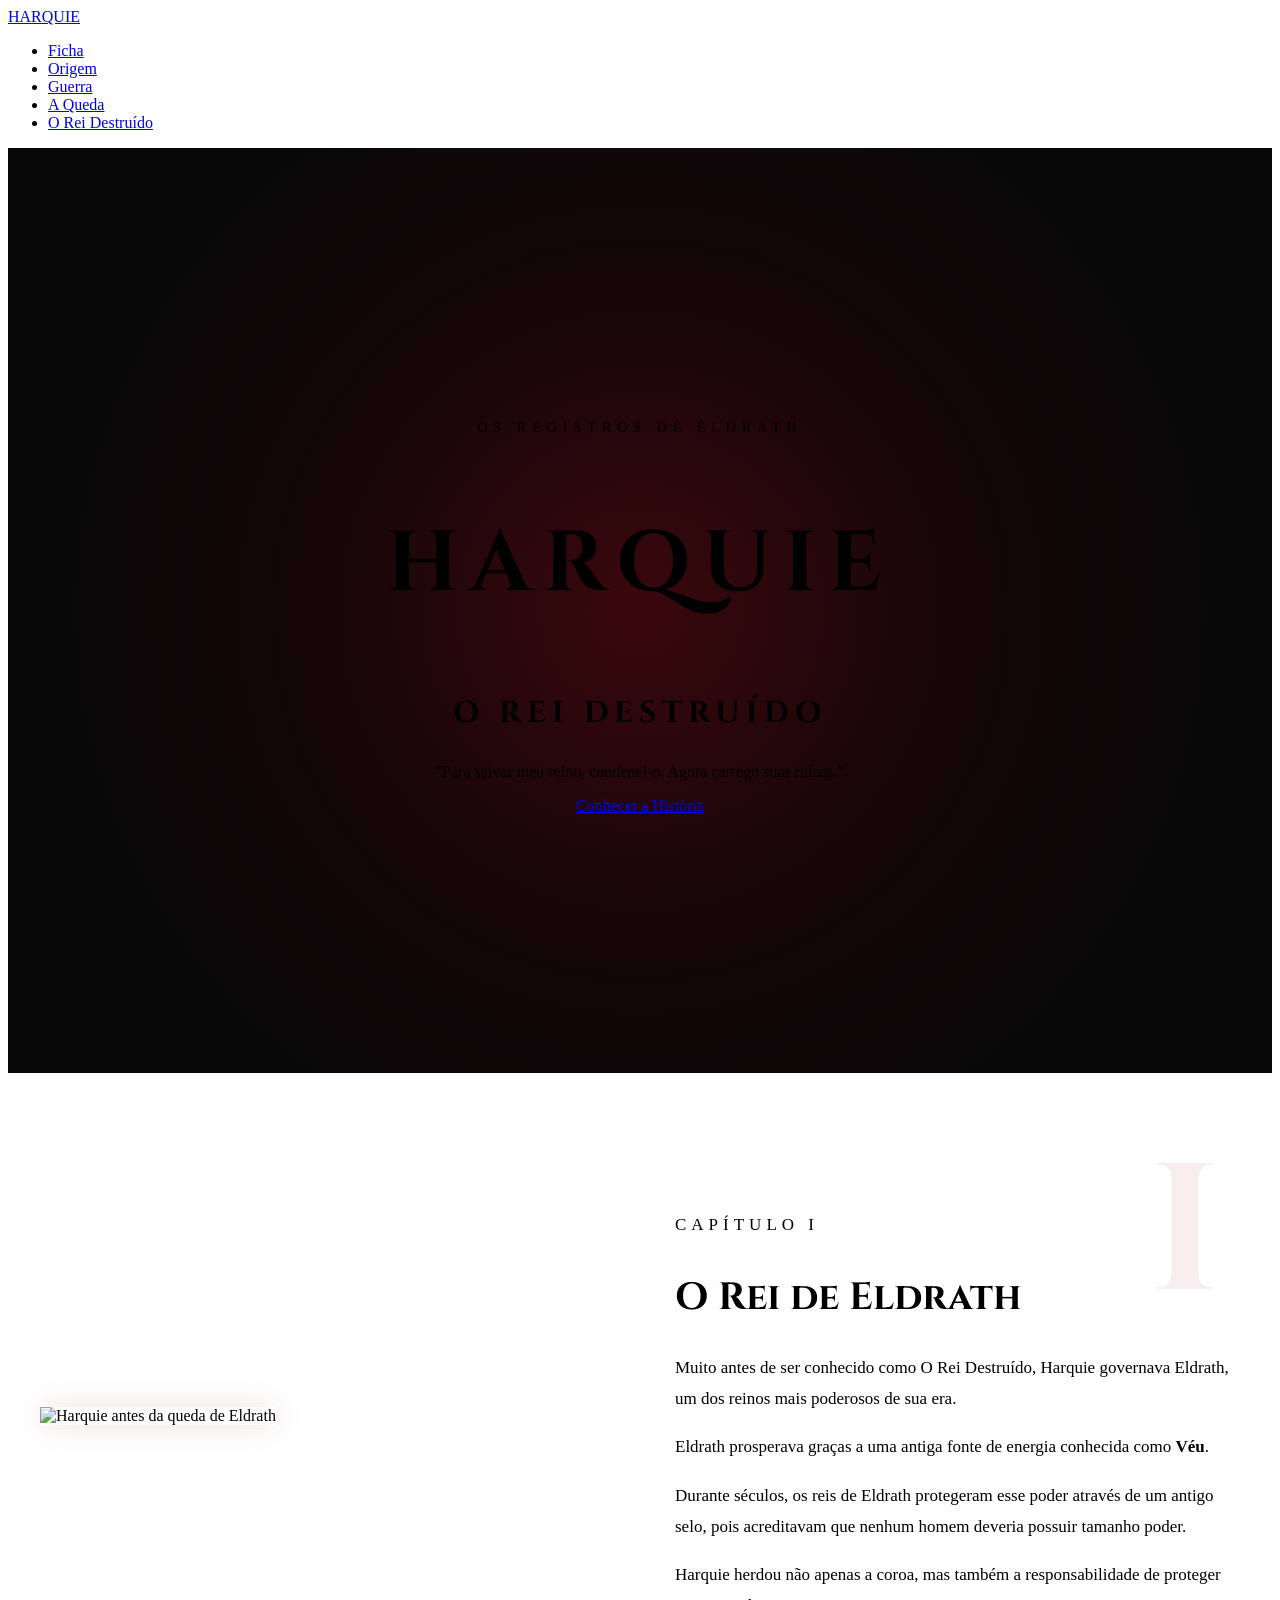
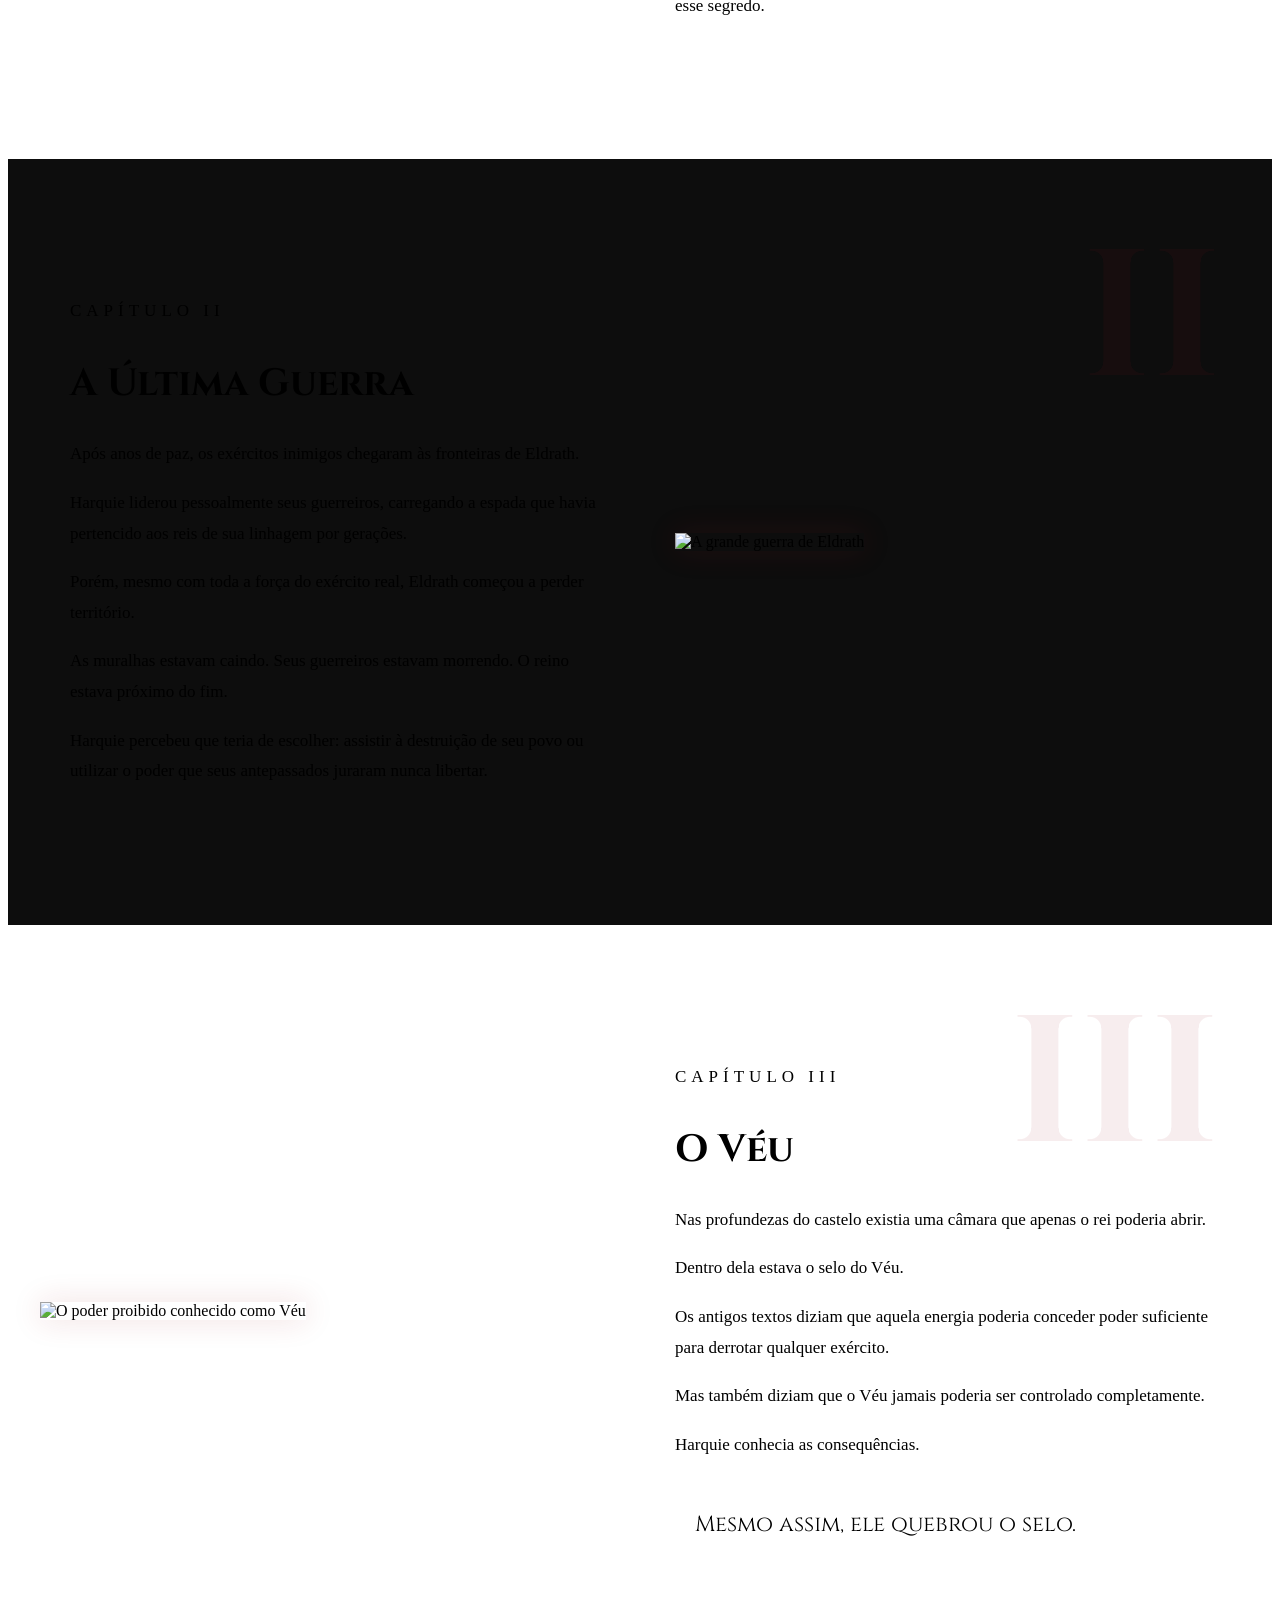
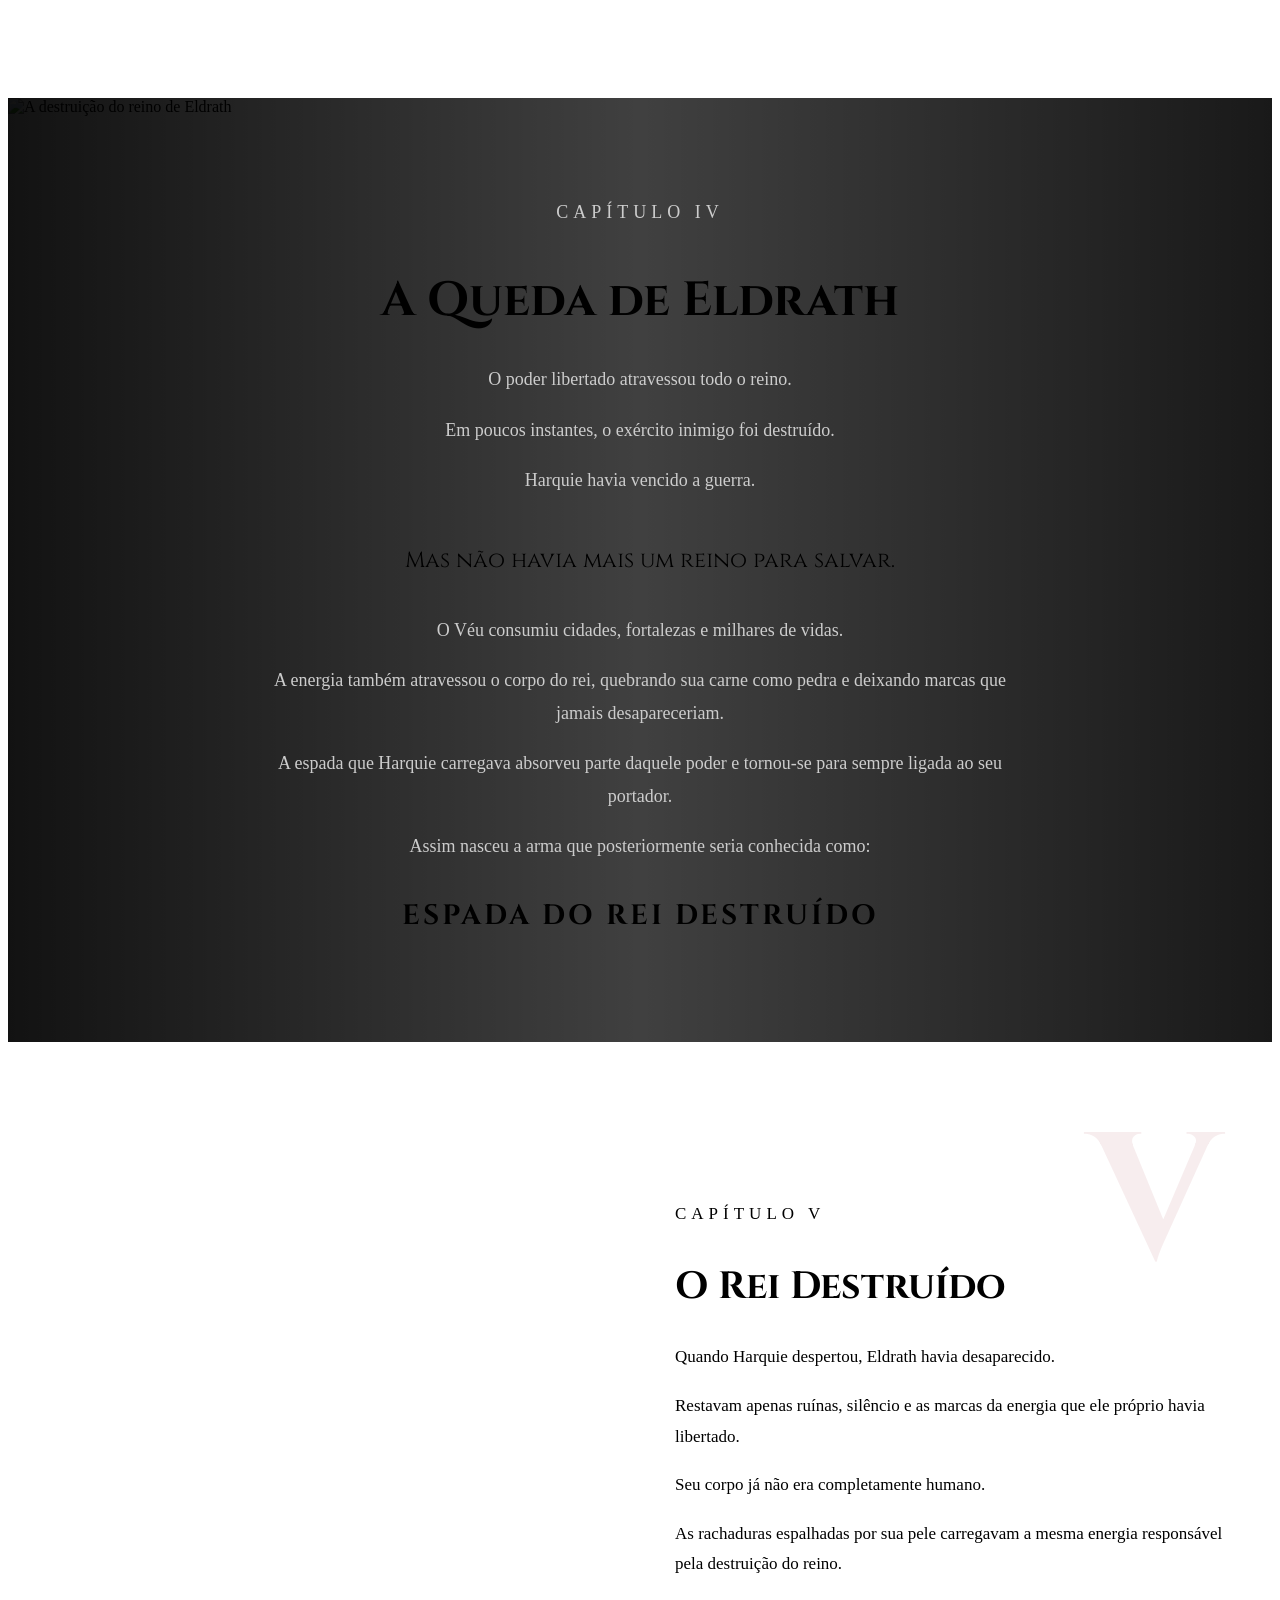
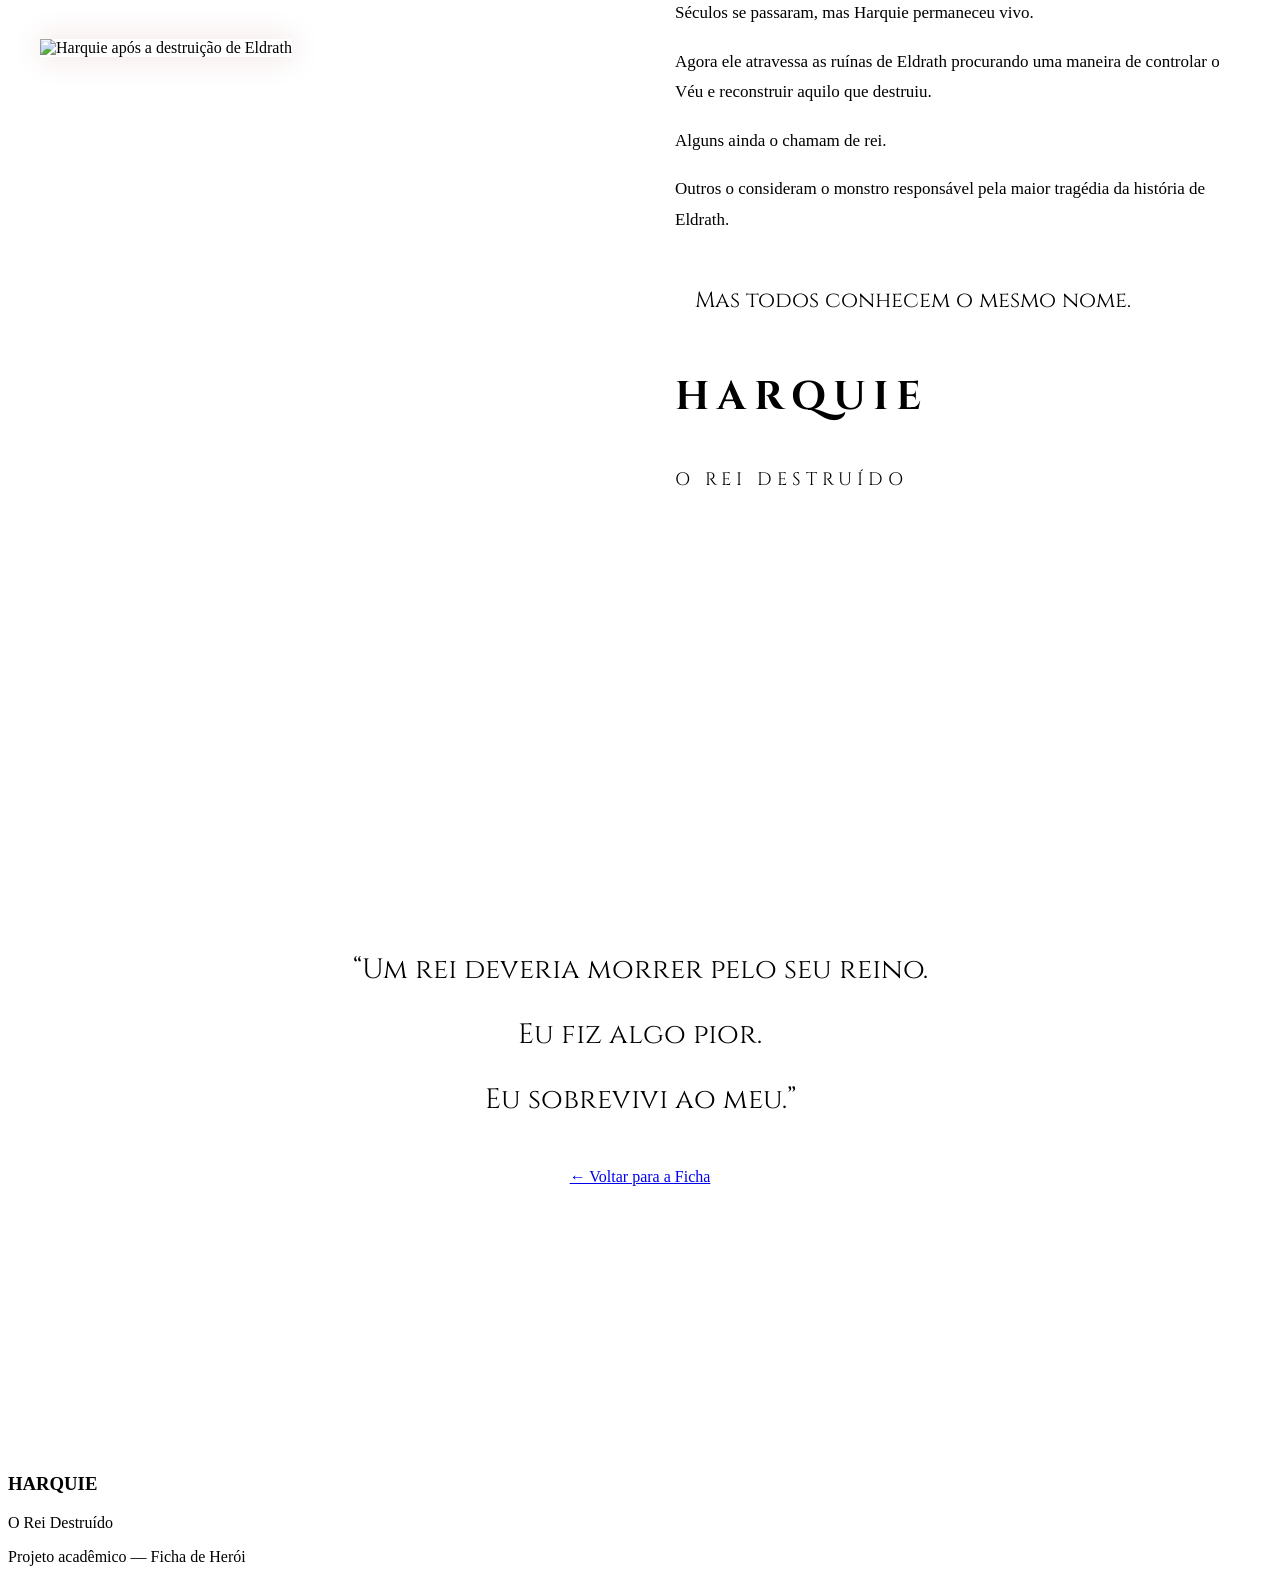
==== projeto irene/historia.html @ 697c9e1d "Add files via upload" ====
<!DOCTYPE html>
<html lang="pt-BR">

<head>
    <meta charset="UTF-8">
    <meta name="viewport" content="width=device-width, initial-scale=1.0">

    <title>História de Harquie | O Rei Destruído</title>

    <!-- Mesmo CSS da página principal -->
    <link rel="stylesheet" href="style/historia.css">

    <!-- Fontes -->
    <link href="https://fonts.googleapis.com/css2?family=Cinzel:wght@400;600;700&family=Roboto:wght@300;400;500&display=swap"
          rel="stylesheet">
</head>

<body class="pagina-historia">

    <!-- ================= CABEÇALHO ================= -->

    <header>

        <nav class="navbar">

            <a href="index.html" class="logo">
                HARQUIE
            </a>

            <ul class="menu">

                <li>
                    <a href="index.html">
                        Ficha
                    </a>
                </li>

                <li>
                    <a href="#origem">
                        Origem
                    </a>
                </li>

                <li>
                    <a href="#guerra">
                        Guerra
                    </a>
                </li>

                <li>
                    <a href="#queda">
                        A Queda
                    </a>
                </li>

                <li>
                    <a href="#rei-destruido">
                        O Rei Destruído
                    </a>
                </li>

            </ul>

        </nav>

    </header>


    <main>

        <!-- ================= APRESENTAÇÃO ================= -->

        <section class="historia-hero">

            <div class="historia-hero-conteudo">

                <p class="historia-subtitulo">
                    OS REGISTROS DE ELDRATH
                </p>

                <h1>HARQUIE</h1>

                <h2>O REI DESTRUÍDO</h2>

                <p class="frase">
                    “Para salvar meu reino, condenei-o.
                    Agora carrego suas ruínas.”
                </p>

                <a href="#origem" class="botao">
                    Conhecer a História
                </a>

            </div>

        </section>


        <!-- ================= CAPÍTULO 1 ================= -->

        <section id="origem" class="capitulo">

            <div class="numero-capitulo">
                I
            </div>

            <div class="capitulo-conteudo">

                <div class="capitulo-imagem">

                    <img src="imagens/harquie-rei.png"
                         alt="Harquie antes da queda de Eldrath">

                </div>


                <div class="capitulo-texto">

                    <p class="capitulo-label">
                        CAPÍTULO I
                    </p>

                    <h2>O Rei de Eldrath</h2>

                    <p>
                        Muito antes de ser conhecido como
                        O Rei Destruído, Harquie governava
                        Eldrath, um dos reinos mais poderosos
                        de sua era.
                    </p>

                    <p>
                        Eldrath prosperava graças a uma antiga
                        fonte de energia conhecida como
                        <strong>Véu</strong>.
                    </p>

                    <p>
                        Durante séculos, os reis de Eldrath
                        protegeram esse poder através de um
                        antigo selo, pois acreditavam que
                        nenhum homem deveria possuir tamanho
                        poder.
                    </p>

                    <p>
                        Harquie herdou não apenas a coroa,
                        mas também a responsabilidade de
                        proteger esse segredo.
                    </p>

                </div>

            </div>

        </section>


        <!-- ================= CAPÍTULO 2 ================= -->

        <section id="guerra" class="capitulo capitulo-escuro">

            <div class="numero-capitulo">
                II
            </div>

            <div class="capitulo-conteudo inverter">

                <div class="capitulo-imagem">

                    <img src="imagens/guerra-eldrath.png"
                         alt="A grande guerra de Eldrath">

                </div>


                <div class="capitulo-texto">

                    <p class="capitulo-label">
                        CAPÍTULO II
                    </p>

                    <h2>A Última Guerra</h2>

                    <p>
                        Após anos de paz, os exércitos inimigos
                        chegaram às fronteiras de Eldrath.
                    </p>

                    <p>
                        Harquie liderou pessoalmente seus
                        guerreiros, carregando a espada que
                        havia pertencido aos reis de sua
                        linhagem por gerações.
                    </p>

                    <p>
                        Porém, mesmo com toda a força do
                        exército real, Eldrath começou a perder
                        território.
                    </p>

                    <p>
                        As muralhas estavam caindo.
                        Seus guerreiros estavam morrendo.
                        O reino estava próximo do fim.
                    </p>

                    <p>
                        Harquie percebeu que teria de escolher:
                        assistir à destruição de seu povo ou
                        utilizar o poder que seus antepassados
                        juraram nunca libertar.
                    </p>

                </div>

            </div>

        </section>


        <!-- ================= CAPÍTULO 3 ================= -->

        <section id="veu" class="capitulo">

            <div class="numero-capitulo">
                III
            </div>

            <div class="capitulo-conteudo">

                <div class="capitulo-imagem">

                    <img src="imagens/veu.png"
                         alt="O poder proibido conhecido como Véu">

                </div>


                <div class="capitulo-texto">

                    <p class="capitulo-label">
                        CAPÍTULO III
                    </p>

                    <h2>O Véu</h2>

                    <p>
                        Nas profundezas do castelo existia
                        uma câmara que apenas o rei poderia
                        abrir.
                    </p>

                    <p>
                        Dentro dela estava o selo do Véu.
                    </p>

                    <p>
                        Os antigos textos diziam que aquela
                        energia poderia conceder poder suficiente
                        para derrotar qualquer exército.
                    </p>

                    <p>
                        Mas também diziam que o Véu jamais
                        poderia ser controlado completamente.
                    </p>

                    <p>
                        Harquie conhecia as consequências.
                    </p>

                    <p class="destaque-historia">
                        Mesmo assim, ele quebrou o selo.
                    </p>

                </div>

            </div>

        </section>


        <!-- ================= CAPÍTULO 4 ================= -->

        <section id="queda" class="queda">

            <div class="queda-fundo">

                <img src="imagens/queda-eldrath.png"
                     alt="A destruição do reino de Eldrath">

            </div>


            <div class="queda-conteudo">

                <p class="capitulo-label">
                    CAPÍTULO IV
                </p>

                <h2>A Queda de Eldrath</h2>

                <p>
                    O poder libertado atravessou todo o reino.
                </p>

                <p>
                    Em poucos instantes, o exército inimigo
                    foi destruído.
                </p>

                <p>
                    Harquie havia vencido a guerra.
                </p>

                <p class="destaque-historia">
                    Mas não havia mais um reino para salvar.
                </p>

                <p>
                    O Véu consumiu cidades, fortalezas e
                    milhares de vidas.
                </p>

                <p>
                    A energia também atravessou o corpo do rei,
                    quebrando sua carne como pedra e deixando
                    marcas que jamais desapareceriam.
                </p>

                <p>
                    A espada que Harquie carregava absorveu
                    parte daquele poder e tornou-se para sempre
                    ligada ao seu portador.
                </p>

                <p>
                    Assim nasceu a arma que posteriormente
                    seria conhecida como:
                </p>

                <h3>
                    ESPADA DO REI DESTRUÍDO
                </h3>

            </div>

        </section>


        <!-- ================= CAPÍTULO 5 ================= -->

        <section id="rei-destruido"
                 class="capitulo capitulo-final">

            <div class="numero-capitulo">
                V
            </div>


            <div class="capitulo-conteudo">

                <div class="capitulo-imagem">

                    <!-- Podemos usar a imagem que criamos -->
                    <img src="imagens/harquie.png"
                         alt="Harquie após a destruição de Eldrath">

                </div>


                <div class="capitulo-texto">

                    <p class="capitulo-label">
                        CAPÍTULO V
                    </p>

                    <h2>O Rei Destruído</h2>

                    <p>
                        Quando Harquie despertou, Eldrath
                        havia desaparecido.
                    </p>

                    <p>
                        Restavam apenas ruínas, silêncio
                        e as marcas da energia que ele próprio
                        havia libertado.
                    </p>

                    <p>
                        Seu corpo já não era completamente
                        humano.
                    </p>

                    <p>
                        As rachaduras espalhadas por sua pele
                        carregavam a mesma energia responsável
                        pela destruição do reino.
                    </p>

                    <p>
                        Séculos se passaram, mas Harquie
                        permaneceu vivo.
                    </p>

                    <p>
                        Agora ele atravessa as ruínas de
                        Eldrath procurando uma maneira de
                        controlar o Véu e reconstruir aquilo
                        que destruiu.
                    </p>

                    <p>
                        Alguns ainda o chamam de rei.
                    </p>

                    <p>
                        Outros o consideram o monstro
                        responsável pela maior tragédia
                        da história de Eldrath.
                    </p>

                    <p class="destaque-historia">
                        Mas todos conhecem o mesmo nome.
                    </p>

                    <h3 class="nome-final">
                        HARQUIE
                    </h3>

                    <p class="titulo-final">
                        O REI DESTRUÍDO
                    </p>

                </div>

            </div>

        </section>


        <!-- ================= FRASE FINAL ================= -->

        <section class="final-historia">

            <div>

                <p>
                    “Um rei deveria morrer pelo seu reino.
                </p>

                <p>
                    Eu fiz algo pior.
                </p>

                <p>
                    Eu sobrevivi ao meu.”
                </p>


                <a href="index.html" class="botao">
                    ← Voltar para a Ficha
                </a>

            </div>

        </section>

    </main>


    <!-- ================= RODAPÉ ================= -->

    <footer>

        <h3>HARQUIE</h3>

        <p>O Rei Destruído</p>

        <p class="copyright">
            Projeto acadêmico — Ficha de Herói
        </p>

    </footer>

</body>

</html>
---- projeto irene/style/historia.css ----
/* =====================================================
   PÁGINA DA HISTÓRIA DE HARQUIE
   ===================================================== */


/* ================= APRESENTAÇÃO ================= */

.historia-hero {
    min-height: 85vh;

    display: flex;
    justify-content: center;
    align-items: center;

    text-align: center;
    padding: 80px 20px;

    background:
        radial-gradient(
            circle at center,
            #3a080d 0%,
            #160609 40%,
            #080808 75%
        );
}

.historia-hero-conteudo {
    max-width: 900px;
}

.historia-subtitulo {
    color: var(--dourado);

    letter-spacing: 6px;
    font-size: 14px;

    margin-bottom: 20px;
}

.historia-hero h1 {
    font-family: "Cinzel", serif;

    font-size: 85px;
    letter-spacing: 12px;

    color: var(--branco);
}

.historia-hero h2 {
    font-family: "Cinzel", serif;

    color: var(--vermelho);

    font-size: 30px;
    letter-spacing: 6px;

    margin-bottom: 30px;
}


/* ================= CAPÍTULOS ================= */

.capitulo {
    position: relative;

    max-width: 1200px;

    margin: auto;
    padding: 120px 30px;

    overflow: hidden;
}

.capitulo-escuro {
    max-width: none;

    padding-left: max(30px, calc((100% - 1140px) / 2));
    padding-right: max(30px, calc((100% - 1140px) / 2));

    background: #0d0d0d;
}


/* Número grande decorativo */

.numero-capitulo {
    position: absolute;

    top: 40px;
    right: 50px;

    font-family: "Cinzel", serif;

    font-size: 180px;
    font-weight: bold;

    color: rgba(155, 24, 36, 0.08);

    user-select: none;
}


/* Conteúdo do capítulo */

.capitulo-conteudo {
    position: relative;
    z-index: 2;

    display: flex;
    align-items: center;

    gap: 70px;
}

.capitulo-imagem {
    flex: 1;
}

.capitulo-imagem img {
    width: 100%;
    height: 600px;

    object-fit: cover;

    border: 1px solid var(--dourado);

    box-shadow:
        0 0 30px rgba(155, 24, 36, 0.15);

    transition: 0.4s;
}

.capitulo-imagem img:hover {
    transform: scale(1.02);

    box-shadow:
        0 0 40px rgba(155, 24, 36, 0.3);
}

.capitulo-texto {
    flex: 1;
}

.capitulo-label {
    color: var(--dourado);

    font-size: 13px;
    letter-spacing: 5px;

    margin-bottom: 10px;
}

.capitulo-texto h2 {
    font-family: "Cinzel", serif;

    color: var(--branco);

    font-size: 38px;

    margin-bottom: 30px;
}

.capitulo-texto p {
    color: var(--cinza);

    margin-bottom: 18px;

    font-size: 17px;
    line-height: 1.8;
}


/* Alterna imagem/texto */

.inverter {
    flex-direction: row-reverse;
}


/* ================= FRASES IMPORTANTES ================= */

.destaque-historia {
    font-family: "Cinzel", serif;

    color: var(--dourado) !important;

    font-size: 22px !important;

    border-left: 3px solid var(--vermelho);

    padding: 15px 0 15px 20px;

    margin-top: 30px !important;
}


/* ================= QUEDA DE ELDRATH ================= */

.queda {
    position: relative;

    min-height: 850px;

    display: flex;
    justify-content: center;
    align-items: center;

    overflow: hidden;
}


/* Imagem de fundo */

.queda-fundo {
    position: absolute;

    width: 100%;
    height: 100%;
}

.queda-fundo img {
    width: 100%;
    height: 100%;

    object-fit: cover;
}


/* Escurece a imagem */

.queda::after {
    content: "";

    position: absolute;

    top: 0;
    left: 0;

    width: 100%;
    height: 100%;

    background:
        linear-gradient(
            90deg,
            rgba(0, 0, 0, 0.93),
            rgba(0, 0, 0, 0.75),
            rgba(0, 0, 0, 0.9)
        );
}


/* Texto sobre a imagem */

.queda-conteudo {
    position: relative;

    z-index: 2;

    max-width: 750px;

    text-align: center;

    padding: 80px 30px;
}

.queda-conteudo h2 {
    font-family: "Cinzel", serif;

    color: var(--branco);

    font-size: 48px;

    margin-bottom: 30px;
}

.queda-conteudo p {
    color: #ccc;

    font-size: 18px;
    line-height: 1.8;

    margin-bottom: 18px;
}

.queda-conteudo h3 {
    font-family: "Cinzel", serif;

    color: var(--dourado);

    font-size: 28px;
    letter-spacing: 3px;

    margin-top: 35px;
}


/* ================= ÚLTIMO CAPÍTULO ================= */

.capitulo-final {
    padding-top: 140px;
    padding-bottom: 140px;

    background:
        radial-gradient(
            circle at bottom left,
            #270509,
            var(--preto) 55%
        );
}

.nome-final {
    font-family: "Cinzel", serif;

    color: var(--branco);

    font-size: 40px;

    letter-spacing: 8px;

    margin-top: 35px;
}

.titulo-final {
    font-family: "Cinzel", serif;

    color: var(--vermelho) !important;

    letter-spacing: 5px;

    font-size: 18px !important;
}


/* ================= FINAL DA HISTÓRIA ================= */

.final-historia {
    min-height: 600px;

    display: flex;
    justify-content: center;
    align-items: center;

    text-align: center;

    padding: 100px 30px;

    background:
        radial-gradient(
            circle,
            var(--vermelho-escuro),
            var(--preto) 65%
        );
}

.final-historia p {
    font-family: "Cinzel", serif;

    font-size: 28px;

    color: var(--branco);

    margin-bottom: 10px;
}

.final-historia p:nth-child(3) {
    color: var(--dourado);

    margin-bottom: 50px;
}


/* =====================================================
   BOTÃO LER MAIS DA PÁGINA PRINCIPAL
   ===================================================== */

.botao-ler {
    display: inline-block;

    margin-top: 15px;

    padding: 11px 28px;

    color: var(--dourado);

    border: 1px solid var(--dourado);

    text-decoration: none;

    font-family: "Cinzel", serif;

    letter-spacing: 2px;

    transition: 0.3s;
}

.botao-ler:hover {
    background: var(--dourado);

    color: var(--preto);

    transform: translateY(-3px);

    box-shadow:
        0 5px 20px rgba(197, 154, 74, 0.2);
}


/* =====================================================
   RESPONSIVIDADE DA HISTÓRIA
   ===================================================== */


/* TABLET */

@media (max-width: 900px) {

    .historia-hero h1 {
        font-size: 60px;
    }

    .capitulo-conteudo {
        gap: 40px;
    }

    .capitulo-imagem img {
        height: 500px;
    }

    .numero-capitulo {
        font-size: 130px;
    }

}


/* CELULAR */

@media (max-width: 600px) {

    .historia-hero {
        min-height: 75vh;
    }

    .historia-hero h1 {
        font-size: 42px;

        letter-spacing: 6px;
    }

    .historia-hero h2 {
        font-size: 18px;

        letter-spacing: 3px;
    }

    .historia-subtitulo {
        letter-spacing: 3px;
    }


    /* Capítulos ficam em uma coluna */

    .capitulo {
        padding: 80px 20px;
    }

    .capitulo-conteudo,
    .inverter {
        flex-direction: column;
    }

    .capitulo-imagem {
        width: 100%;
    }

    .capitulo-imagem img {
        height: 450px;
    }

    .capitulo-texto h2 {
        font-size: 30px;
    }

    .capitulo-texto p {
        font-size: 16px;
    }


    /* Número decorativo */

    .numero-capitulo {
        top: 15px;
        right: 20px;

        font-size: 100px;
    }


    /* Queda de Eldrath */

    .queda {
        min-height: 750px;
    }

    .queda-conteudo {
        padding: 60px 20px;
    }

    .queda-conteudo h2 {
        font-size: 34px;
    }

    .queda-conteudo p {
        font-size: 16px;
    }


    /* Final */

    .final-historia {
        min-height: 500px;
    }

    .final-historia p {
        font-size: 21px;
    }

}
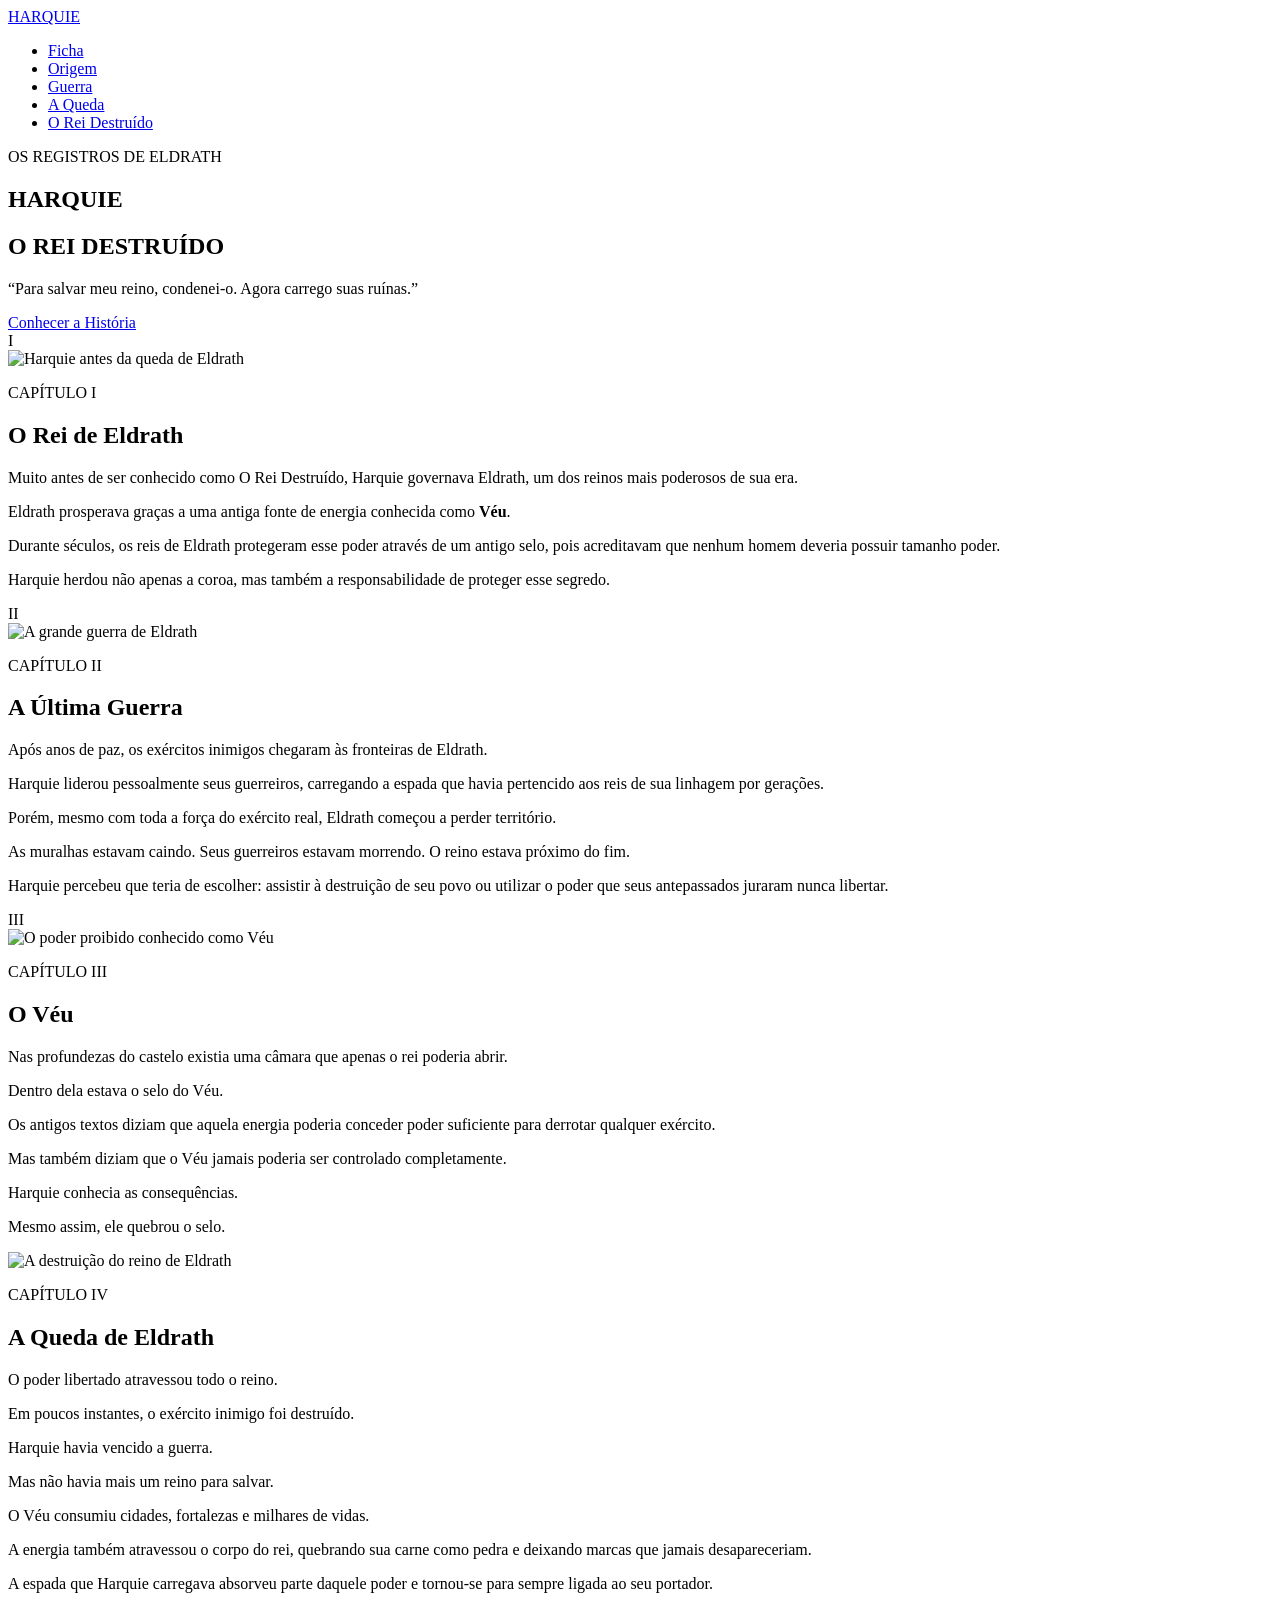
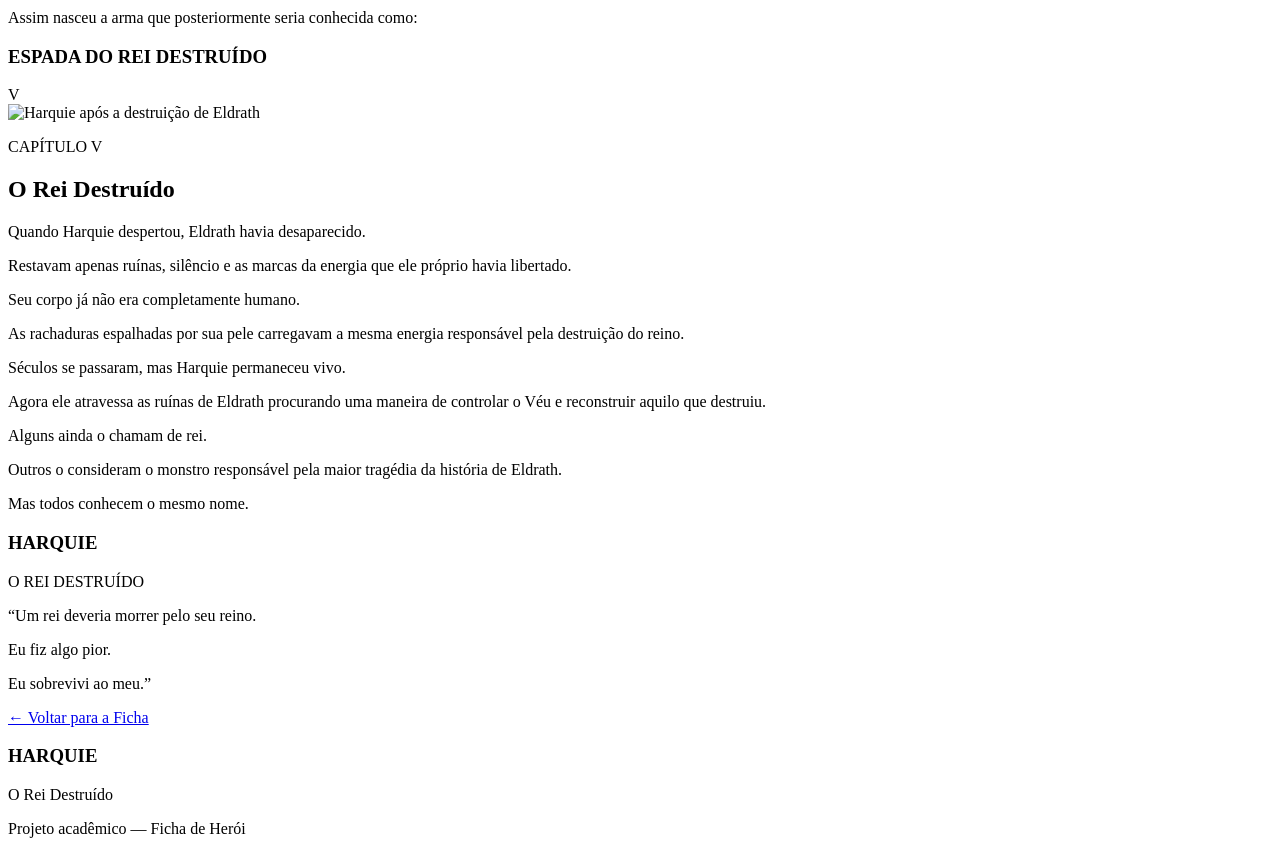
==== commit da4b9da5: "Add files via upload" ====
--- a/projeto irene/historia.html
+++ b/projeto irene/historia.html
@@ -6,18 +6,14 @@
     <meta name="viewport" content="width=device-width, initial-scale=1.0">
 
     <title>História de Harquie | O Rei Destruído</title>
-
-    <!-- Mesmo CSS da página principal -->
     <link rel="stylesheet" href="style/historia.css">
-
-    <!-- Fontes -->
     <link href="https://fonts.googleapis.com/css2?family=Cinzel:wght@400;600;700&family=Roboto:wght@300;400;500&display=swap"
           rel="stylesheet">
 </head>
 
 <body class="pagina-historia">
 
-    <!-- ================= CABEÇALHO ================= -->
+
 
     <header>
 
@@ -68,8 +64,6 @@
 
     <main>
 
-        <!-- ================= APRESENTAÇÃO ================= -->
-
         <section class="historia-hero">
 
             <div class="historia-hero-conteudo">
@@ -90,15 +84,10 @@
                 <a href="#origem" class="botao">
                     Conhecer a História
                 </a>
-
-            </div>
-
-        </section>
-
-
-        <!-- ================= CAPÍTULO 1 ================= -->
-
-        <section id="origem" class="capitulo">
+ </div>
+
+        </section>
+<section id="origem" class="capitulo">
 
             <div class="numero-capitulo">
                 I
@@ -108,7 +97,7 @@
 
                 <div class="capitulo-imagem">
 
-                    <img src="imagens/harquie-rei.png"
+                    <img src=""
                          alt="Harquie antes da queda de Eldrath">
 
                 </div>
@@ -155,9 +144,6 @@
 
         </section>
 
-
-        <!-- ================= CAPÍTULO 2 ================= -->
-
         <section id="guerra" class="capitulo capitulo-escuro">
 
             <div class="numero-capitulo">
@@ -168,7 +154,7 @@
 
                 <div class="capitulo-imagem">
 
-                    <img src="imagens/guerra-eldrath.png"
+                    <img src=""
                          alt="A grande guerra de Eldrath">
 
                 </div>
@@ -219,9 +205,6 @@
 
         </section>
 
-
-        <!-- ================= CAPÍTULO 3 ================= -->
-
         <section id="veu" class="capitulo">
 
             <div class="numero-capitulo">
@@ -232,7 +215,7 @@
 
                 <div class="capitulo-imagem">
 
-                    <img src="imagens/veu.png"
+                    <img src=""
                          alt="O poder proibido conhecido como Véu">
 
                 </div>
@@ -280,15 +263,11 @@
             </div>
 
         </section>
-
-
-        <!-- ================= CAPÍTULO 4 ================= -->
-
         <section id="queda" class="queda">
 
             <div class="queda-fundo">
 
-                <img src="imagens/queda-eldrath.png"
+                <img src=""
                      alt="A destruição do reino de Eldrath">
 
             </div>
@@ -348,10 +327,6 @@
             </div>
 
         </section>
-
-
-        <!-- ================= CAPÍTULO 5 ================= -->
-
         <section id="rei-destruido"
                  class="capitulo capitulo-final">
 
@@ -363,9 +338,7 @@
             <div class="capitulo-conteudo">
 
                 <div class="capitulo-imagem">
-
-                    <!-- Podemos usar a imagem que criamos -->
-                    <img src="imagens/harquie.png"
+                    <img src=""
                          alt="Harquie após a destruição de Eldrath">
 
                 </div>
@@ -441,9 +414,6 @@
 
         </section>
 
-
-        <!-- ================= FRASE FINAL ================= -->
-
         <section class="final-historia">
 
             <div>
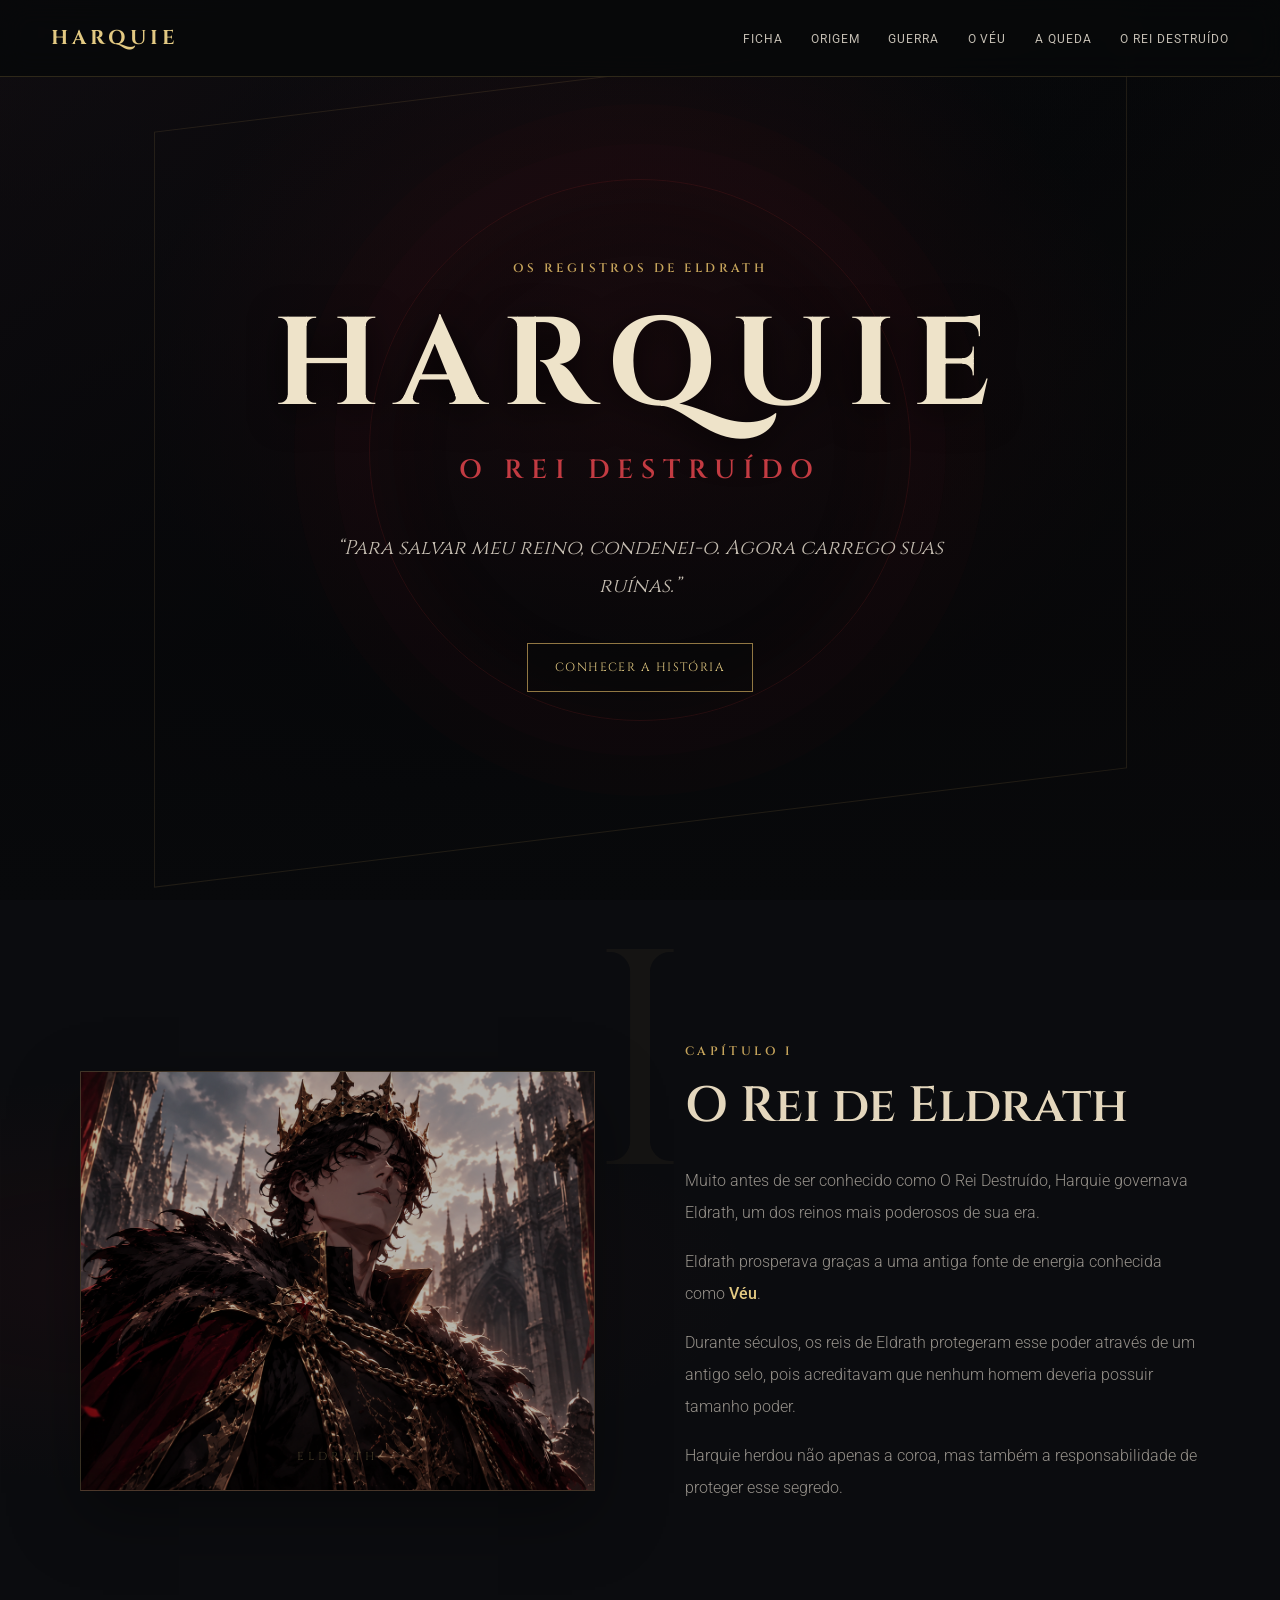
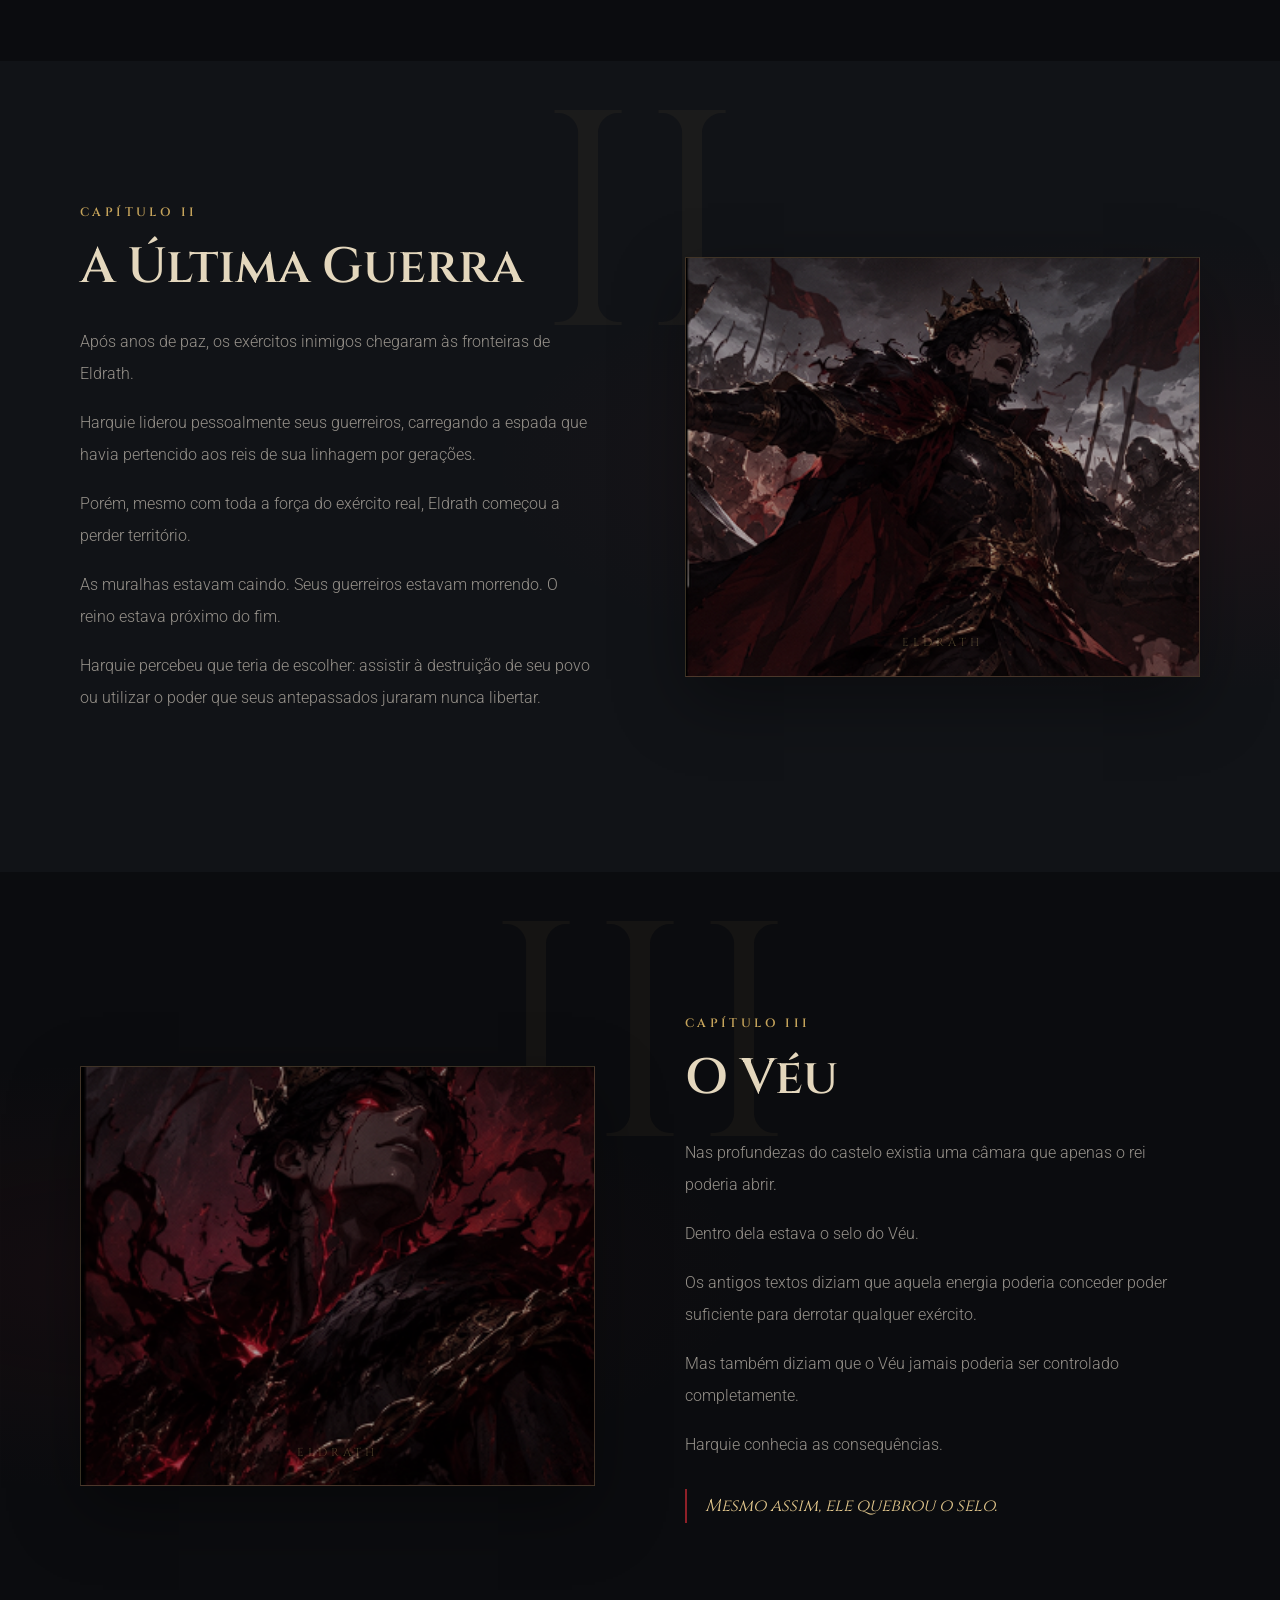
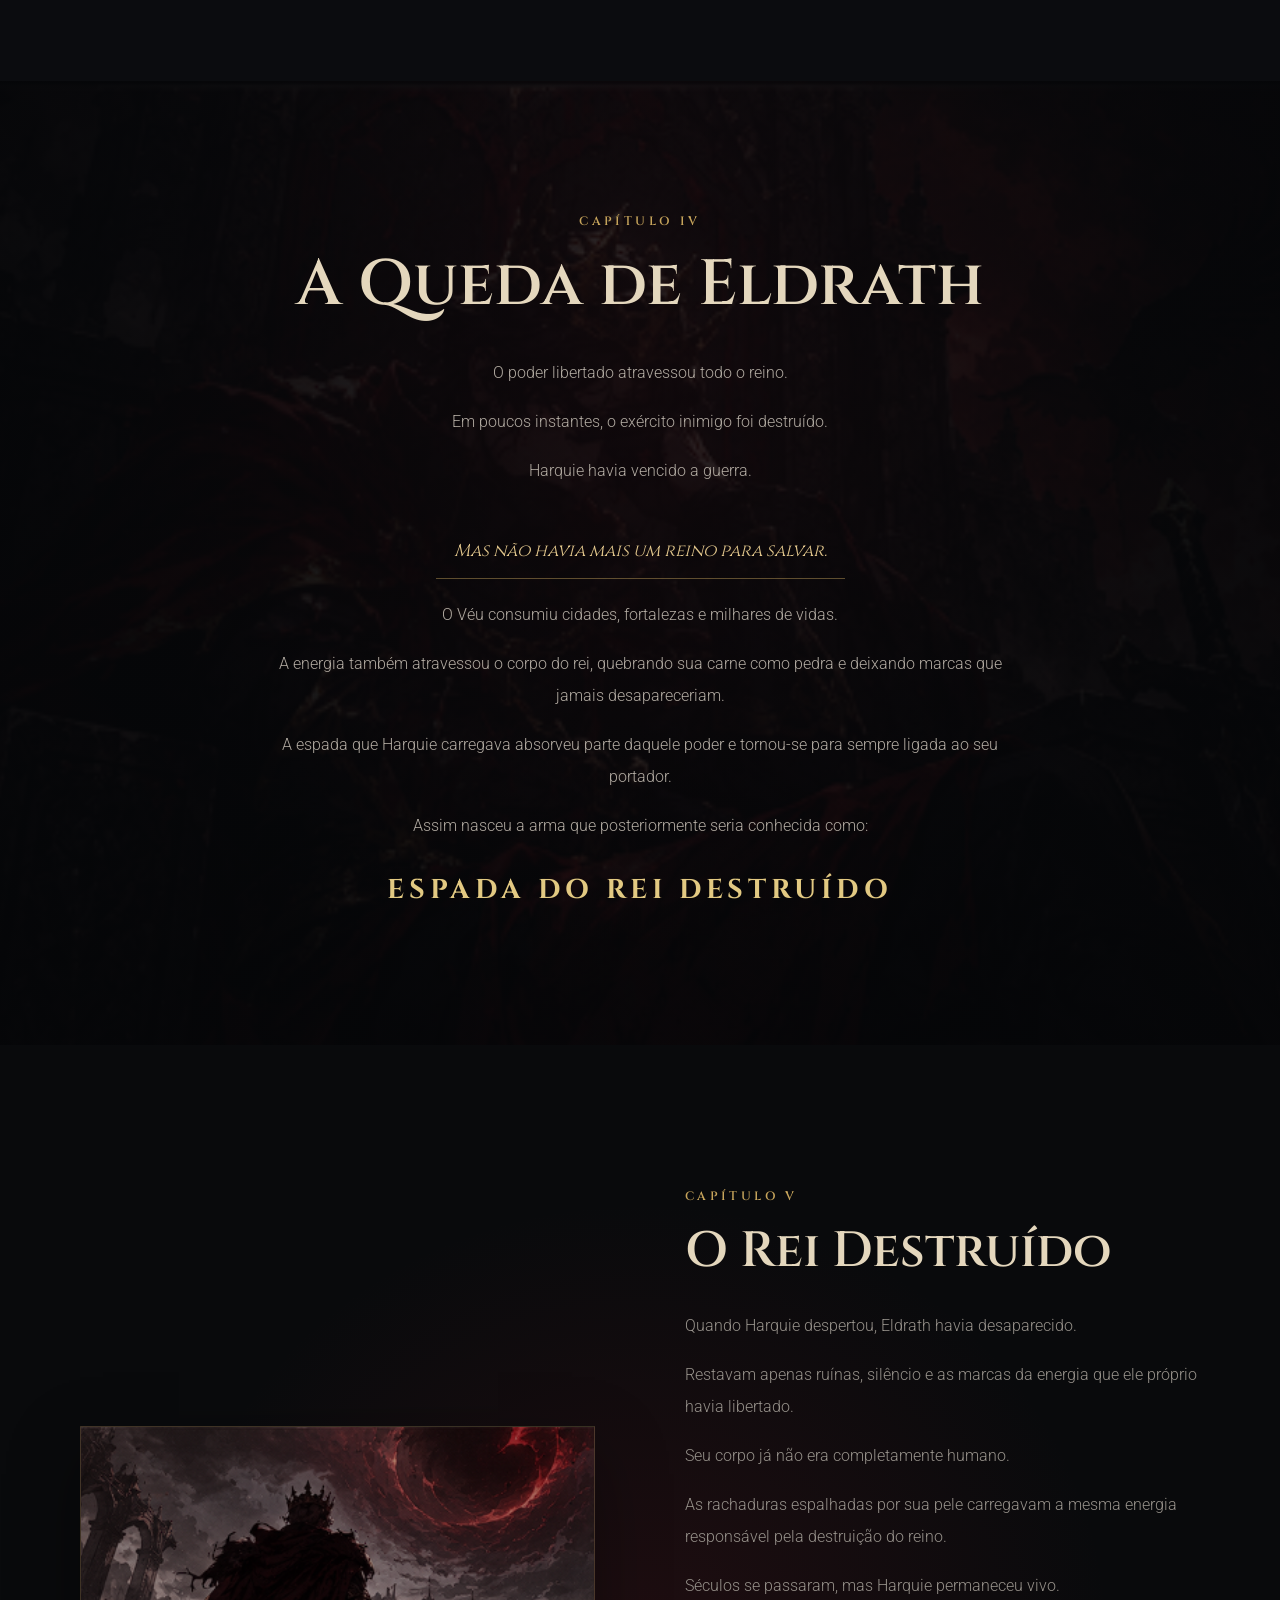
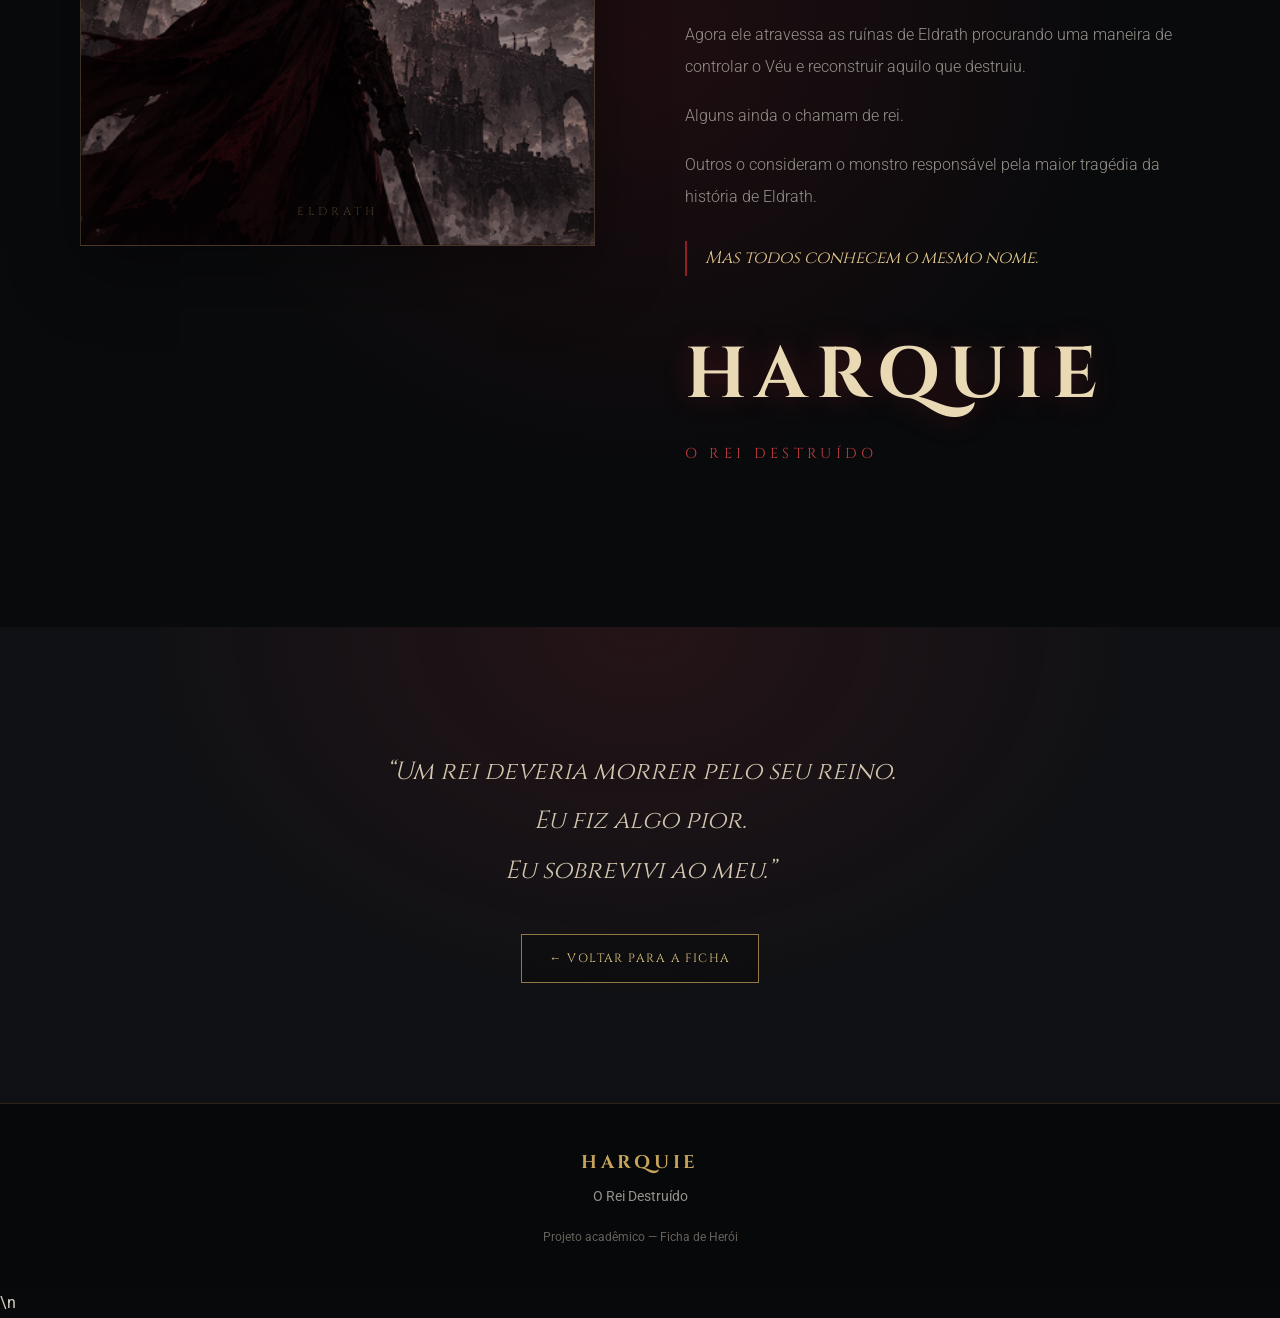
==== commit b10eb850: "Add files via upload" ====
--- a/projeto irene/historia.html
+++ b/projeto irene/historia.html
@@ -1,461 +1,371 @@
-<!DOCTYPE html>
-<html lang="pt-BR">
-
-<head>
-    <meta charset="UTF-8">
-    <meta name="viewport" content="width=device-width, initial-scale=1.0">
-
-    <title>História de Harquie | O Rei Destruído</title>
-    <link rel="stylesheet" href="style/historia.css">
-    <link href="https://fonts.googleapis.com/css2?family=Cinzel:wght@400;600;700&family=Roboto:wght@300;400;500&display=swap"
-          rel="stylesheet">
-</head>
-
-<body class="pagina-historia">
-
-
-
-    <header>
-
-        <nav class="navbar">
-
-            <a href="index.html" class="logo">
-                HARQUIE
-            </a>
-
-            <ul class="menu">
-
-                <li>
-                    <a href="index.html">
-                        Ficha
-                    </a>
-                </li>
-
-                <li>
-                    <a href="#origem">
-                        Origem
-                    </a>
-                </li>
-
-                <li>
-                    <a href="#guerra">
-                        Guerra
-                    </a>
-                </li>
-
-                <li>
-                    <a href="#queda">
-                        A Queda
-                    </a>
-                </li>
-
-                <li>
-                    <a href="#rei-destruido">
-                        O Rei Destruído
-                    </a>
-                </li>
-
-            </ul>
-
-        </nav>
-
-    </header>
-
-
-    <main>
-
-        <section class="historia-hero">
-
-            <div class="historia-hero-conteudo">
-
-                <p class="historia-subtitulo">
-                    OS REGISTROS DE ELDRATH
-                </p>
-
-                <h1>HARQUIE</h1>
-
-                <h2>O REI DESTRUÍDO</h2>
-
-                <p class="frase">
-                    “Para salvar meu reino, condenei-o.
-                    Agora carrego suas ruínas.”
-                </p>
-
-                <a href="#origem" class="botao">
-                    Conhecer a História
-                </a>
- </div>
-
-        </section>
-<section id="origem" class="capitulo">
-
-            <div class="numero-capitulo">
-                I
-            </div>
-
-            <div class="capitulo-conteudo">
-
-                <div class="capitulo-imagem">
-
-                    <img src=""
-                         alt="Harquie antes da queda de Eldrath">
-
-                </div>
-
-
-                <div class="capitulo-texto">
-
-                    <p class="capitulo-label">
-                        CAPÍTULO I
-                    </p>
-
-                    <h2>O Rei de Eldrath</h2>
-
-                    <p>
-                        Muito antes de ser conhecido como
-                        O Rei Destruído, Harquie governava
-                        Eldrath, um dos reinos mais poderosos
-                        de sua era.
-                    </p>
-
-                    <p>
-                        Eldrath prosperava graças a uma antiga
-                        fonte de energia conhecida como
-                        <strong>Véu</strong>.
-                    </p>
-
-                    <p>
-                        Durante séculos, os reis de Eldrath
-                        protegeram esse poder através de um
-                        antigo selo, pois acreditavam que
-                        nenhum homem deveria possuir tamanho
-                        poder.
-                    </p>
-
-                    <p>
-                        Harquie herdou não apenas a coroa,
-                        mas também a responsabilidade de
-                        proteger esse segredo.
-                    </p>
-
-                </div>
-
-            </div>
-
-        </section>
-
-        <section id="guerra" class="capitulo capitulo-escuro">
-
-            <div class="numero-capitulo">
-                II
-            </div>
-
-            <div class="capitulo-conteudo inverter">
-
-                <div class="capitulo-imagem">
-
-                    <img src=""
-                         alt="A grande guerra de Eldrath">
-
-                </div>
-
-
-                <div class="capitulo-texto">
-
-                    <p class="capitulo-label">
-                        CAPÍTULO II
-                    </p>
-
-                    <h2>A Última Guerra</h2>
-
-                    <p>
-                        Após anos de paz, os exércitos inimigos
-                        chegaram às fronteiras de Eldrath.
-                    </p>
-
-                    <p>
-                        Harquie liderou pessoalmente seus
-                        guerreiros, carregando a espada que
-                        havia pertencido aos reis de sua
-                        linhagem por gerações.
-                    </p>
-
-                    <p>
-                        Porém, mesmo com toda a força do
-                        exército real, Eldrath começou a perder
-                        território.
-                    </p>
-
-                    <p>
-                        As muralhas estavam caindo.
-                        Seus guerreiros estavam morrendo.
-                        O reino estava próximo do fim.
-                    </p>
-
-                    <p>
-                        Harquie percebeu que teria de escolher:
-                        assistir à destruição de seu povo ou
-                        utilizar o poder que seus antepassados
-                        juraram nunca libertar.
-                    </p>
-
-                </div>
-
-            </div>
-
-        </section>
-
-        <section id="veu" class="capitulo">
-
-            <div class="numero-capitulo">
-                III
-            </div>
-
-            <div class="capitulo-conteudo">
-
-                <div class="capitulo-imagem">
-
-                    <img src=""
-                         alt="O poder proibido conhecido como Véu">
-
-                </div>
-
-
-                <div class="capitulo-texto">
-
-                    <p class="capitulo-label">
-                        CAPÍTULO III
-                    </p>
-
-                    <h2>O Véu</h2>
-
-                    <p>
-                        Nas profundezas do castelo existia
-                        uma câmara que apenas o rei poderia
-                        abrir.
-                    </p>
-
-                    <p>
-                        Dentro dela estava o selo do Véu.
-                    </p>
-
-                    <p>
-                        Os antigos textos diziam que aquela
-                        energia poderia conceder poder suficiente
-                        para derrotar qualquer exército.
-                    </p>
-
-                    <p>
-                        Mas também diziam que o Véu jamais
-                        poderia ser controlado completamente.
-                    </p>
-
-                    <p>
-                        Harquie conhecia as consequências.
-                    </p>
-
-                    <p class="destaque-historia">
-                        Mesmo assim, ele quebrou o selo.
-                    </p>
-
-                </div>
-
-            </div>
-
-        </section>
-        <section id="queda" class="queda">
-
-            <div class="queda-fundo">
-
-                <img src=""
-                     alt="A destruição do reino de Eldrath">
-
-            </div>
-
-
-            <div class="queda-conteudo">
-
-                <p class="capitulo-label">
-                    CAPÍTULO IV
-                </p>
-
-                <h2>A Queda de Eldrath</h2>
-
-                <p>
-                    O poder libertado atravessou todo o reino.
-                </p>
-
-                <p>
-                    Em poucos instantes, o exército inimigo
-                    foi destruído.
-                </p>
-
-                <p>
-                    Harquie havia vencido a guerra.
-                </p>
-
-                <p class="destaque-historia">
-                    Mas não havia mais um reino para salvar.
-                </p>
-
-                <p>
-                    O Véu consumiu cidades, fortalezas e
-                    milhares de vidas.
-                </p>
-
-                <p>
-                    A energia também atravessou o corpo do rei,
-                    quebrando sua carne como pedra e deixando
-                    marcas que jamais desapareceriam.
-                </p>
-
-                <p>
-                    A espada que Harquie carregava absorveu
-                    parte daquele poder e tornou-se para sempre
-                    ligada ao seu portador.
-                </p>
-
-                <p>
-                    Assim nasceu a arma que posteriormente
-                    seria conhecida como:
-                </p>
-
-                <h3>
-                    ESPADA DO REI DESTRUÍDO
-                </h3>
-
-            </div>
-
-        </section>
-        <section id="rei-destruido"
-                 class="capitulo capitulo-final">
-
-            <div class="numero-capitulo">
-                V
-            </div>
-
-
-            <div class="capitulo-conteudo">
-
-                <div class="capitulo-imagem">
-                    <img src=""
-                         alt="Harquie após a destruição de Eldrath">
-
-                </div>
-
-
-                <div class="capitulo-texto">
-
-                    <p class="capitulo-label">
-                        CAPÍTULO V
-                    </p>
-
-                    <h2>O Rei Destruído</h2>
-
-                    <p>
-                        Quando Harquie despertou, Eldrath
-                        havia desaparecido.
-                    </p>
-
-                    <p>
-                        Restavam apenas ruínas, silêncio
-                        e as marcas da energia que ele próprio
-                        havia libertado.
-                    </p>
-
-                    <p>
-                        Seu corpo já não era completamente
-                        humano.
-                    </p>
-
-                    <p>
-                        As rachaduras espalhadas por sua pele
-                        carregavam a mesma energia responsável
-                        pela destruição do reino.
-                    </p>
-
-                    <p>
-                        Séculos se passaram, mas Harquie
-                        permaneceu vivo.
-                    </p>
-
-                    <p>
-                        Agora ele atravessa as ruínas de
-                        Eldrath procurando uma maneira de
-                        controlar o Véu e reconstruir aquilo
-                        que destruiu.
-                    </p>
-
-                    <p>
-                        Alguns ainda o chamam de rei.
-                    </p>
-
-                    <p>
-                        Outros o consideram o monstro
-                        responsável pela maior tragédia
-                        da história de Eldrath.
-                    </p>
-
-                    <p class="destaque-historia">
-                        Mas todos conhecem o mesmo nome.
-                    </p>
-
-                    <h3 class="nome-final">
-                        HARQUIE
-                    </h3>
-
-                    <p class="titulo-final">
-                        O REI DESTRUÍDO
-                    </p>
-
-                </div>
-
-            </div>
-
-        </section>
-
-        <section class="final-historia">
-
-            <div>
-
-                <p>
-                    “Um rei deveria morrer pelo seu reino.
-                </p>
-
-                <p>
-                    Eu fiz algo pior.
-                </p>
-
-                <p>
-                    Eu sobrevivi ao meu.”
-                </p>
-
-
-                <a href="index.html" class="botao">
-                    ← Voltar para a Ficha
-                </a>
-
-            </div>
-
-        </section>
-
-    </main>
-
-
-    <!-- ================= RODAPÉ ================= -->
-
-    <footer>
-
-        <h3>HARQUIE</h3>
-
-        <p>O Rei Destruído</p>
-
-        <p class="copyright">
-            Projeto acadêmico — Ficha de Herói
-        </p>
-
-    </footer>
-
-</body>
-
+<!DOCTYPE html>
+<html lang="pt-BR">
+
+<head>
+    <meta charset="UTF-8">
+    <meta name="viewport" content="width=device-width, initial-scale=1.0">
+
+    <title>História de Harquie | O Rei Destruído</title>
+    <link rel="stylesheet" href="style/historia.css">
+    <link href="https://fonts.googleapis.com/css2?family=Cinzel:wght@400;600;700&family=Roboto:wght@300;400;500&display=swap"
+          rel="stylesheet">
+</head>
+
+<body class="pagina-historia">
+    <header>
+        <nav class="navbar">
+            <a href="index.html" class="logo">
+                HARQUIE
+            </a>
+            <ul class="menu">
+                <li>
+                    <a href="index.html">
+                        Ficha
+                    </a>
+                </li>
+                <li>
+                    <a href="#origem">
+                        Origem
+                    </a>
+                </li>
+
+                <li>
+                    <a href="#guerra">
+                        Guerra
+                    </a>
+                </li>
+                <li>
+                    <a href="#veu">
+                        O Véu
+                    </a>
+                </li>
+                <li>
+                    <a href="#queda">
+                        A Queda
+                    </a>
+                </li>
+                <li>
+                    <a href="#rei-destruido">
+                        O Rei Destruído
+                    </a>
+                </li>
+
+            </ul>
+
+        </nav>
+
+    </header>
+
+
+    <main>
+
+        <section class="historia-hero">
+
+            <div class="historia-hero-conteudo">
+
+                <p class="historia-subtitulo">
+                    OS REGISTROS DE ELDRATH
+                </p>
+                <h1>HARQUIE</h1>
+                <h2>O REI DESTRUÍDO</h2>
+                <p class="frase">
+                    “Para salvar meu reino, condenei-o.
+                    Agora carrego suas ruínas.”
+                </p>
+                <a href="#origem" class="botao">
+                    Conhecer a História
+                </a>
+ </div>
+
+        </section>
+<section id="origem" class="capitulo">
+
+            <div class="numero-capitulo">
+                I
+            </div>
+
+            <div class="capitulo-conteudo">
+
+                <div class="capitulo-imagem">
+
+                    <img src="img/imagem 1h.png"
+                         alt="Harquie antes da queda de Eldrath">
+
+                </div>
+                <div class="capitulo-texto">
+                    <p class="capitulo-label">
+                        CAPÍTULO I
+                    </p>
+                    <h2>O Rei de Eldrath</h2>
+                    <p>
+                        Muito antes de ser conhecido como
+                        O Rei Destruído, Harquie governava
+                        Eldrath, um dos reinos mais poderosos
+                        de sua era.
+                    </p>
+                    <p>
+                        Eldrath prosperava graças a uma antiga
+                        fonte de energia conhecida como
+                        <strong>Véu</strong>.
+                    </p>
+                    <p>
+                        Durante séculos, os reis de Eldrath
+                        protegeram esse poder através de um
+                        antigo selo, pois acreditavam que
+                        nenhum homem deveria possuir tamanho
+                        poder.
+                    </p>
+                    <p>
+                        Harquie herdou não apenas a coroa,
+                        mas também a responsabilidade de
+                        proteger esse segredo.
+                    </p>
+                </div>
+            </div>
+        </section>
+        <section id="guerra" class="capitulo capitulo-escuro">
+            <div class="numero-capitulo">
+                II
+            </div>
+            <div class="capitulo-conteudo inverter">
+                <div class="capitulo-imagem">
+                    <img src="img/img 2h.png"
+                         alt="A grande guerra de Eldrath">
+                </div>
+
+                <div class="capitulo-texto">
+                    <p class="capitulo-label">
+                        CAPÍTULO II
+                    </p>
+                    <h2>A Última Guerra</h2>
+                    <p>
+                        Após anos de paz, os exércitos inimigos
+                        chegaram às fronteiras de Eldrath.
+                    </p>
+                    <p>
+                        Harquie liderou pessoalmente seus
+                        guerreiros, carregando a espada que
+                        havia pertencido aos reis de sua
+                        linhagem por gerações.
+                    </p>
+                    <p>
+                        Porém, mesmo com toda a força do
+                        exército real, Eldrath começou a perder
+                        território.
+                    </p>
+                    <p>
+                        As muralhas estavam caindo.
+                        Seus guerreiros estavam morrendo.
+                        O reino estava próximo do fim.
+                    </p>
+                    <p>
+                        Harquie percebeu que teria de escolher:
+                        assistir à destruição de seu povo ou
+                        utilizar o poder que seus antepassados
+                        juraram nunca libertar.
+                    </p>
+                </div>
+            </div>
+        </section>
+
+        <section id="veu" class="capitulo">
+            <div class="numero-capitulo">
+                III
+            </div>
+            <div class="capitulo-conteudo">
+                <div class="capitulo-imagem">
+
+                    <img src="img/img 3h.png"
+                         alt="O poder proibido conhecido como Véu">
+                </div>
+
+                <div class="capitulo-texto">
+
+                    <p class="capitulo-label">
+                        CAPÍTULO III
+                    </p>
+                    <h2>O Véu</h2>
+                    <p>
+                        Nas profundezas do castelo existia
+                        uma câmara que apenas o rei poderia
+                        abrir.
+                    </p>
+                    <p>
+                        Dentro dela estava o selo do Véu.
+                    </p>
+                    <p>
+                        Os antigos textos diziam que aquela
+                        energia poderia conceder poder suficiente
+                        para derrotar qualquer exército.
+                    </p>
+                    <p>
+                        Mas também diziam que o Véu jamais
+                        poderia ser controlado completamente.
+                    </p>
+                    <p>
+                        Harquie conhecia as consequências.
+                    </p>
+                    <p class="destaque-historia">
+                        Mesmo assim, ele quebrou o selo.
+                    </p>
+                </div>
+            </div>
+        </section>
+        <section id="queda" class="queda">
+
+            <div class="queda-fundo">
+
+                <img src="img/img 4h.png"
+                     alt="A destruição do reino de Eldrath">
+            </div>
+            <div class="queda-conteudo">
+
+                <p class="capitulo-label">
+                    CAPÍTULO IV
+                </p>
+                <h2>A Queda de Eldrath</h2>
+                <p>
+                    O poder libertado atravessou todo o reino.
+                </p>
+                <p>
+                    Em poucos instantes, o exército inimigo
+                    foi destruído.
+                </p>
+                <p>
+                    Harquie havia vencido a guerra.
+                </p>
+
+                <p class="destaque-historia">
+                    Mas não havia mais um reino para salvar.
+                </p>
+
+                <p>
+                    O Véu consumiu cidades, fortalezas e
+                    milhares de vidas.
+                </p>
+                <p>
+                    A energia também atravessou o corpo do rei,
+                    quebrando sua carne como pedra e deixando
+                    marcas que jamais desapareceriam.
+                </p>
+                <p>
+                    A espada que Harquie carregava absorveu
+                    parte daquele poder e tornou-se para sempre
+                    ligada ao seu portador.
+                </p>
+                <p>
+                    Assim nasceu a arma que posteriormente
+                    seria conhecida como:
+                </p>
+                <h3>
+                    ESPADA DO REI DESTRUÍDO
+                </h3>
+            </div>
+        </section>
+
+        <section id="rei-destruido"
+                 class="capitulo capitulo-final">
+            <div class="numero-capitulo">
+                
+            </div>
+            <div class="capitulo-conteudo">
+                <div class="capitulo-imagem">
+                    <img src="img/img5h.png"
+                         alt="Harquie após a destruição de Eldrath">
+                </div>
+
+
+                <div class="capitulo-texto">
+                    <p class="capitulo-label">
+                        CAPÍTULO V
+                    </p>
+
+                    <h2>O Rei Destruído</h2>
+
+                    <p>
+                        Quando Harquie despertou, Eldrath
+                        havia desaparecido.
+                    </p>
+
+                    <p>
+                        Restavam apenas ruínas, silêncio
+                        e as marcas da energia que ele próprio
+                        havia libertado.
+                    </p>
+
+                    <p>
+                        Seu corpo já não era completamente
+                        humano.
+                    </p>
+
+                    <p>
+                        As rachaduras espalhadas por sua pele
+                        carregavam a mesma energia responsável
+                        pela destruição do reino.
+                    </p>
+
+                    <p>
+                        Séculos se passaram, mas Harquie
+                        permaneceu vivo.
+                    </p>
+
+                    <p>
+                        Agora ele atravessa as ruínas de
+                        Eldrath procurando uma maneira de
+                        controlar o Véu e reconstruir aquilo
+                        que destruiu.
+                    </p>
+
+                    <p>
+                        Alguns ainda o chamam de rei.
+                    </p>
+
+                    <p>
+                        Outros o consideram o monstro
+                        responsável pela maior tragédia
+                        da história de Eldrath.
+                    </p>
+
+                    <p class="destaque-historia">
+                        Mas todos conhecem o mesmo nome.
+                    </p>
+
+                    <h3 class="nome-final">
+                        HARQUIE
+                    </h3>
+
+                    <p class="titulo-final">
+                        O REI DESTRUÍDO
+                    </p>
+                </div>
+            </div>
+        </section>
+       
+        <section class="final-historia">
+            <div>
+                <p>
+                    “Um rei deveria morrer pelo seu reino.
+                </p>
+                <p>
+                    Eu fiz algo pior.
+                </p>
+                <p>
+                    Eu sobrevivi ao meu.”
+                </p>
+                <a href="index.html" class="botao">
+                    ← Voltar para a Ficha
+                </a>
+            </div>
+        </section>
+
+    </main>
+    <footer>
+        <h3>HARQUIE</h3>
+        <p>O Rei Destruído</p>
+        <p class="copyright">
+            Projeto acadêmico — Ficha de Herói
+        </p>
+
+    </footer>
+    <script src="script/historia.js" defer></script>\n</body>
 </html>
--- a/projeto irene/style/historia.css
+++ b/projeto irene/style/historia.css
@@ -0,0 +1,673 @@
+/* =========================================================
+   HARQUIE — O REI DESTRUÍDO | Página História
+   ========================================================= */
+
+:root {
+    --preto: #08090b;
+    --preto-suave: #101216;
+    --cinza: #1a1d22;
+    --dourado: #c6a45b;
+    --dourado-claro: #e2c982;
+    --vermelho: #8f2028;
+    --vermelho-claro: #c33b42;
+    --texto: #d5d0c6;
+    --texto-suave: #96918a;
+    --serif: "Cinzel", Georgia, serif;
+    --sans: "Roboto", Arial, sans-serif;
+}
+
+* {
+    margin: 0;
+    padding: 0;
+    box-sizing: border-box;
+}
+
+html {
+    scroll-behavior: smooth;
+    scroll-padding-top: 88px;
+    background: var(--preto);
+}
+
+body.pagina-historia {
+    background:
+        radial-gradient(ellipse at 50% 12%, rgba(115, 27, 34, .13), transparent 38%),
+        var(--preto);
+    color: var(--texto);
+    font-family: var(--sans);
+    line-height: 1.8;
+    overflow-x: hidden;
+}
+
+body.pagina-historia::selection {
+    color: var(--preto);
+    background: var(--dourado-claro);
+}
+
+a {
+    color: inherit;
+    text-decoration: none;
+}
+
+/* Barra de leitura criada pelo JavaScript */
+.progresso-leitura {
+    position: fixed;
+    inset: 0 auto auto 0;
+    z-index: 2000;
+    width: 0;
+    height: 3px;
+    background: linear-gradient(90deg, var(--vermelho), var(--dourado-claro));
+    box-shadow: 0 0 12px rgba(198, 164, 91, .55);
+}
+
+/* Navegação */
+.pagina-historia header {
+    position: fixed;
+    inset: 0 0 auto;
+    z-index: 1000;
+    background: rgba(7, 8, 10, .88);
+    border-bottom: 1px solid rgba(198, 164, 91, .2);
+    backdrop-filter: blur(14px);
+    transition: background .3s ease, box-shadow .3s ease;
+}
+
+.pagina-historia header.scrolled {
+    background: rgba(7, 8, 10, .97);
+    box-shadow: 0 8px 30px rgba(0, 0, 0, .35);
+}
+
+.navbar {
+    width: min(1180px, 92%);
+    min-height: 76px;
+    margin: auto;
+    display: flex;
+    align-items: center;
+    justify-content: space-between;
+    gap: 28px;
+}
+
+.logo {
+    color: var(--dourado-claro);
+    font-family: var(--serif);
+    font-size: 1.25rem;
+    font-weight: 700;
+    letter-spacing: .2em;
+    white-space: nowrap;
+    transition: color .25s ease;
+}
+
+.logo:hover {
+    color: #fff0bd;
+}
+
+.menu {
+    display: flex;
+    align-items: center;
+    justify-content: flex-end;
+    flex-wrap: wrap;
+    gap: clamp(14px, 2.2vw, 30px);
+    list-style: none;
+}
+
+.menu a {
+    position: relative;
+    display: inline-block;
+    padding: 27px 0 24px;
+    color: #c4beb3;
+    font-size: .78rem;
+    letter-spacing: .08em;
+    text-transform: uppercase;
+    transition: color .25s ease;
+}
+
+.menu a::after {
+    content: "";
+    position: absolute;
+    left: 0;
+    bottom: 17px;
+    width: 0;
+    height: 1px;
+    background: var(--dourado);
+    transition: width .25s ease;
+}
+
+.menu a:hover,
+.menu a.ativo {
+    color: var(--dourado-claro);
+}
+
+.menu a:hover::after,
+.menu a.ativo::after {
+    width: 100%;
+}
+
+/* Abertura */
+.historia-hero {
+    position: relative;
+    min-height: 100svh;
+    padding: 150px 24px 100px;
+    display: grid;
+    place-items: center;
+    isolation: isolate;
+    overflow: hidden;
+    text-align: center;
+    background:
+        linear-gradient(180deg, rgba(5, 6, 8, .36), rgba(5, 6, 8, .78) 72%, var(--preto)),
+        radial-gradient(ellipse at 50% 42%, rgba(125, 25, 34, .34), transparent 55%),
+        linear-gradient(135deg, #171116, #08090b 55%, #17100e);
+}
+
+.historia-hero::before,
+.historia-hero::after {
+    content: "";
+    position: absolute;
+    z-index: -1;
+    pointer-events: none;
+}
+
+.historia-hero::before {
+    inset: 8% 12%;
+    border: 1px solid rgba(198, 164, 91, .13);
+    transform: skewY(-7deg);
+}
+
+.historia-hero::after {
+    width: min(540px, 80vw);
+    aspect-ratio: 1;
+    border: 1px solid rgba(143, 32, 40, .22);
+    border-radius: 50%;
+    box-shadow: 0 0 0 35px rgba(143, 32, 40, .025),
+                0 0 0 75px rgba(143, 32, 40, .02),
+                inset 0 0 90px rgba(143, 32, 40, .08);
+}
+
+.historia-hero-conteudo {
+    max-width: 850px;
+    animation: surgir 1.1s ease both;
+}
+
+.historia-subtitulo,
+.capitulo-label {
+    color: var(--dourado);
+    font-family: var(--serif);
+    font-size: .76rem;
+    font-weight: 600;
+    letter-spacing: .28em;
+}
+
+.historia-hero h1 {
+    margin: 18px 0 0;
+    color: #eee3c9;
+    font-family: var(--serif);
+    font-size: clamp(3.4rem, 10vw, 7.8rem);
+    font-weight: 700;
+    letter-spacing: .13em;
+    line-height: 1.1;
+    text-shadow: 0 8px 35px rgba(0, 0, 0, .8);
+}
+
+.historia-hero h2 {
+    margin-top: 12px;
+    color: var(--vermelho-claro);
+    font-family: var(--serif);
+    font-size: clamp(1rem, 2.5vw, 1.65rem);
+    font-weight: 600;
+    letter-spacing: .3em;
+}
+
+.frase {
+    max-width: 620px;
+    margin: 34px auto 38px;
+    color: #c5bdb1;
+    font-family: var(--serif);
+    font-size: clamp(1rem, 2vw, 1.25rem);
+    font-style: italic;
+    line-height: 1.9;
+}
+
+.botao {
+    display: inline-flex;
+    align-items: center;
+    justify-content: center;
+    min-height: 48px;
+    padding: 13px 27px;
+    border: 1px solid rgba(198, 164, 91, .72);
+    color: var(--dourado-claro);
+    background: rgba(10, 10, 11, .45);
+    font-family: var(--serif);
+    font-size: .75rem;
+    letter-spacing: .12em;
+    text-transform: uppercase;
+    transition: color .3s ease, background .3s ease, border-color .3s ease, transform .3s ease;
+}
+
+.botao:hover {
+    color: #090909;
+    background: var(--dourado-claro);
+    border-color: var(--dourado-claro);
+    transform: translateY(-3px);
+}
+
+/* Capítulos */
+.capitulo {
+    position: relative;
+    padding: clamp(90px, 11vw, 150px) 0;
+    overflow: hidden;
+    background:
+        radial-gradient(ellipse at 12% 50%, rgba(143, 32, 40, .08), transparent 38%),
+        #0b0c0f;
+}
+
+.capitulo-escuro {
+    background:
+        radial-gradient(ellipse at 88% 50%, rgba(143, 32, 40, .11), transparent 40%),
+        #111317;
+}
+
+.capitulo-final {
+    background:
+        radial-gradient(ellipse at 50% 50%, rgba(143, 32, 40, .16), transparent 52%),
+        #090a0c;
+}
+
+.numero-capitulo {
+    position: absolute;
+    top: 18px;
+    left: 50%;
+    color: rgba(198, 164, 91, .055);
+    font-family: var(--serif);
+    font-size: clamp(10rem, 24vw, 22rem);
+    line-height: 1;
+    transform: translateX(-50%);
+    pointer-events: none;
+    user-select: none;
+}
+
+.capitulo-conteudo {
+    position: relative;
+    z-index: 1;
+    width: min(1120px, 88%);
+    margin: auto;
+    display: grid;
+    grid-template-columns: minmax(0, 1fr) minmax(0, 1fr);
+    align-items: center;
+    gap: clamp(40px, 7vw, 100px);
+}
+
+.capitulo-conteudo.inverter .capitulo-imagem {
+    order: 2;
+}
+
+.capitulo-conteudo.inverter .capitulo-texto {
+    order: 1;
+}
+
+.capitulo-imagem {
+    position: relative;
+    min-height: 420px;
+    display: grid;
+    place-items: center;
+    overflow: hidden;
+    background:
+        linear-gradient(145deg, rgba(143, 32, 40, .16), rgba(10, 11, 13, .7)),
+        #17191d;
+    border: 1px solid rgba(198, 164, 91, .22);
+    box-shadow: 0 25px 65px rgba(0, 0, 0, .35);
+}
+
+.capitulo-imagem::before {
+    content: "";
+    position: absolute;
+    inset: 12px;
+    border: 1px solid rgba(198, 164, 91, .12);
+    pointer-events: none;
+}
+
+.capitulo-imagem::after {
+    content: "ELDRATH";
+    position: absolute;
+    bottom: 22px;
+    color: rgba(226, 201, 130, .28);
+    font-family: var(--serif);
+    font-size: .72rem;
+    letter-spacing: .35em;
+}
+
+.capitulo-imagem img {
+    width: 100%;
+    height: 100%;
+    min-height: 420px;
+    position: absolute;
+    inset: 0;
+    object-fit: cover;
+    filter: brightness(.72) saturate(.75);
+    transition: transform .8s ease, filter .8s ease;
+}
+
+.capitulo-imagem:hover img {
+    transform: scale(1.045);
+    filter: brightness(.9) saturate(.9);
+}
+
+.capitulo-imagem img[src=""],
+.capitulo-imagem img:not([src]) {
+    display: none;
+}
+
+.capitulo-texto {
+    max-width: 570px;
+}
+
+.capitulo-texto h2,
+.queda-conteudo h2 {
+    margin: 12px 0 28px;
+    color: #e4d7bd;
+    font-family: var(--serif);
+    font-size: clamp(2rem, 4vw, 3.1rem);
+    font-weight: 600;
+    line-height: 1.25;
+}
+
+.capitulo-texto p:not(.capitulo-label),
+.queda-conteudo p:not(.capitulo-label) {
+    margin: 0 0 17px;
+    color: var(--texto-suave);
+    font-size: 1rem;
+    font-weight: 300;
+    line-height: 2;
+}
+
+.capitulo-texto strong {
+    color: var(--dourado-claro);
+    font-weight: 500;
+}
+
+.destaque-historia {
+    margin-top: 28px !important;
+    padding-left: 18px;
+    border-left: 2px solid var(--vermelho);
+    color: #e0c58b !important;
+    font-family: var(--serif);
+    font-size: 1.08rem !important;
+    font-style: italic;
+}
+
+/* A queda */
+.queda {
+    position: relative;
+    min-height: 850px;
+    padding: 130px 24px;
+    display: grid;
+    place-items: center;
+    isolation: isolate;
+    overflow: hidden;
+    background: #08090b;
+}
+
+.queda-fundo {
+    position: absolute;
+    inset: 0;
+    z-index: -2;
+    background:
+        radial-gradient(ellipse at 50% 30%, rgba(143, 32, 40, .32), transparent 60%),
+        linear-gradient(180deg, #111014, #08090b);
+}
+
+.queda-fundo::after {
+    content: "";
+    position: absolute;
+    inset: 0;
+    background: linear-gradient(90deg, rgba(5, 6, 8, .9), rgba(5, 6, 8, .68), rgba(5, 6, 8, .9));
+}
+
+.queda-fundo img {
+    width: 100%;
+    height: 100%;
+    object-fit: cover;
+    opacity: .35;
+}
+
+.queda-fundo img[src=""],
+.queda-fundo img:not([src]) {
+    display: none;
+}
+
+.queda-conteudo {
+    width: min(760px, 92%);
+    text-align: center;
+}
+
+.queda-conteudo h2 {
+    margin-bottom: 32px;
+    font-size: clamp(2.2rem, 5vw, 4rem);
+}
+
+.queda-conteudo p:not(.capitulo-label) {
+    color: #b1aaa1;
+}
+
+.queda-conteudo .destaque-historia {
+    display: inline-block;
+    margin: 20px auto !important;
+    padding: 10px 18px;
+    border-left: 0;
+    border-bottom: 1px solid rgba(198, 164, 91, .45);
+}
+
+.queda-conteudo h3 {
+    margin-top: 24px;
+    color: var(--dourado-claro);
+    font-family: var(--serif);
+    font-size: clamp(1.1rem, 3vw, 1.7rem);
+    letter-spacing: .17em;
+}
+
+/* Encerramento */
+.nome-final {
+    margin-top: 35px !important;
+    color: #ead9b5 !important;
+    font-family: var(--serif);
+    font-size: clamp(2.5rem, 6vw, 4.5rem) !important;
+    letter-spacing: .12em;
+    text-shadow: 0 0 28px rgba(143, 32, 40, .4);
+}
+
+.titulo-final {
+    color: var(--vermelho-claro) !important;
+    font-family: var(--serif);
+    font-size: .9rem !important;
+    letter-spacing: .3em;
+}
+
+.final-historia {
+    padding: 120px 24px;
+    display: grid;
+    place-items: center;
+    text-align: center;
+    background:
+        radial-gradient(ellipse at 50% 0%, rgba(143, 32, 40, .16), transparent 55%),
+        #101114;
+}
+
+.final-historia p {
+    color: #d2c5ad;
+    font-family: var(--serif);
+    font-size: clamp(1.1rem, 2.6vw, 1.55rem);
+    font-style: italic;
+    line-height: 2;
+}
+
+.final-historia .botao {
+    margin-top: 38px;
+}
+
+/* Rodapé */
+.pagina-historia footer {
+    padding: 42px 20px;
+    border-top: 1px solid rgba(198, 164, 91, .18);
+    background: #070809;
+    text-align: center;
+}
+
+.pagina-historia footer h3 {
+    color: var(--dourado);
+    font-family: var(--serif);
+    font-size: 1.15rem;
+    letter-spacing: .2em;
+}
+
+.pagina-historia footer p {
+    margin-top: 5px;
+    color: var(--texto-suave);
+    font-size: .85rem;
+}
+
+.pagina-historia footer .copyright {
+    margin-top: 18px;
+    color: #66615b;
+    font-size: .72rem;
+}
+
+/* Animações acionadas pelo JavaScript */
+.revelar {
+    opacity: 0;
+    transform: translateY(35px);
+    transition: opacity .8s ease, transform .8s ease;
+}
+
+.revelar.visivel {
+    opacity: 1;
+    transform: translateY(0);
+}
+
+@keyframes surgir {
+    from { opacity: 0; transform: translateY(22px); }
+    to { opacity: 1; transform: translateY(0); }
+}
+
+/* Responsividade */
+@media (max-width: 850px) {
+    .navbar {
+        min-height: auto;
+        padding: 17px 0 12px;
+        flex-direction: column;
+        gap: 8px;
+    }
+
+    .menu {
+        justify-content: center;
+        gap: 8px 19px;
+    }
+
+    .menu a {
+        padding: 7px 0 10px;
+        font-size: .68rem;
+    }
+
+    .menu a::after {
+        bottom: 4px;
+    }
+
+    .historia-hero {
+        padding-top: 165px;
+    }
+
+    .capitulo-conteudo {
+        grid-template-columns: 1fr;
+        gap: 35px;
+    }
+
+    .capitulo-conteudo.inverter .capitulo-imagem,
+    .capitulo-conteudo.inverter .capitulo-texto {
+        order: initial;
+    }
+
+    .capitulo-imagem,
+    .capitulo-imagem img {
+        min-height: 360px;
+    }
+
+    .capitulo-texto {
+        max-width: 720px;
+    }
+}
+
+@media (max-width: 520px) {
+    html {
+        scroll-padding-top: 125px;
+    }
+
+    .navbar {
+        width: 94%;
+    }
+
+    .logo {
+        font-size: 1.05rem;
+    }
+
+    .menu {
+        gap: 5px 13px;
+    }
+
+    .menu a {
+        font-size: .61rem;
+        letter-spacing: .04em;
+    }
+
+    .historia-hero {
+        min-height: 90svh;
+        padding: 160px 20px 80px;
+    }
+
+    .historia-subtitulo {
+        font-size: .63rem;
+        letter-spacing: .18em;
+    }
+
+    .frase {
+        margin: 25px auto 30px;
+    }
+
+    .capitulo {
+        padding: 85px 0;
+    }
+
+    .capitulo-conteudo {
+        width: 88%;
+    }
+
+    .capitulo-imagem,
+    .capitulo-imagem img {
+        min-height: 270px;
+    }
+
+    .capitulo-texto p:not(.capitulo-label),
+    .queda-conteudo p:not(.capitulo-label) {
+        font-size: .94rem;
+    }
+
+    .queda {
+        min-height: auto;
+        padding: 100px 18px;
+    }
+
+    .final-historia {
+        padding: 90px 20px;
+    }
+}
+
+/* Respeita quem prefere menos movimento */
+@media (prefers-reduced-motion: reduce) {
+    *,
+    *::before,
+    *::after {
+        scroll-behavior: auto !important;
+        animation-duration: .01ms !important;
+        animation-iteration-count: 1 !important;
+        transition-duration: .01ms !important;
+    }
+
+    .revelar {
+        opacity: 1;
+        transform: none;
+    }
+}
